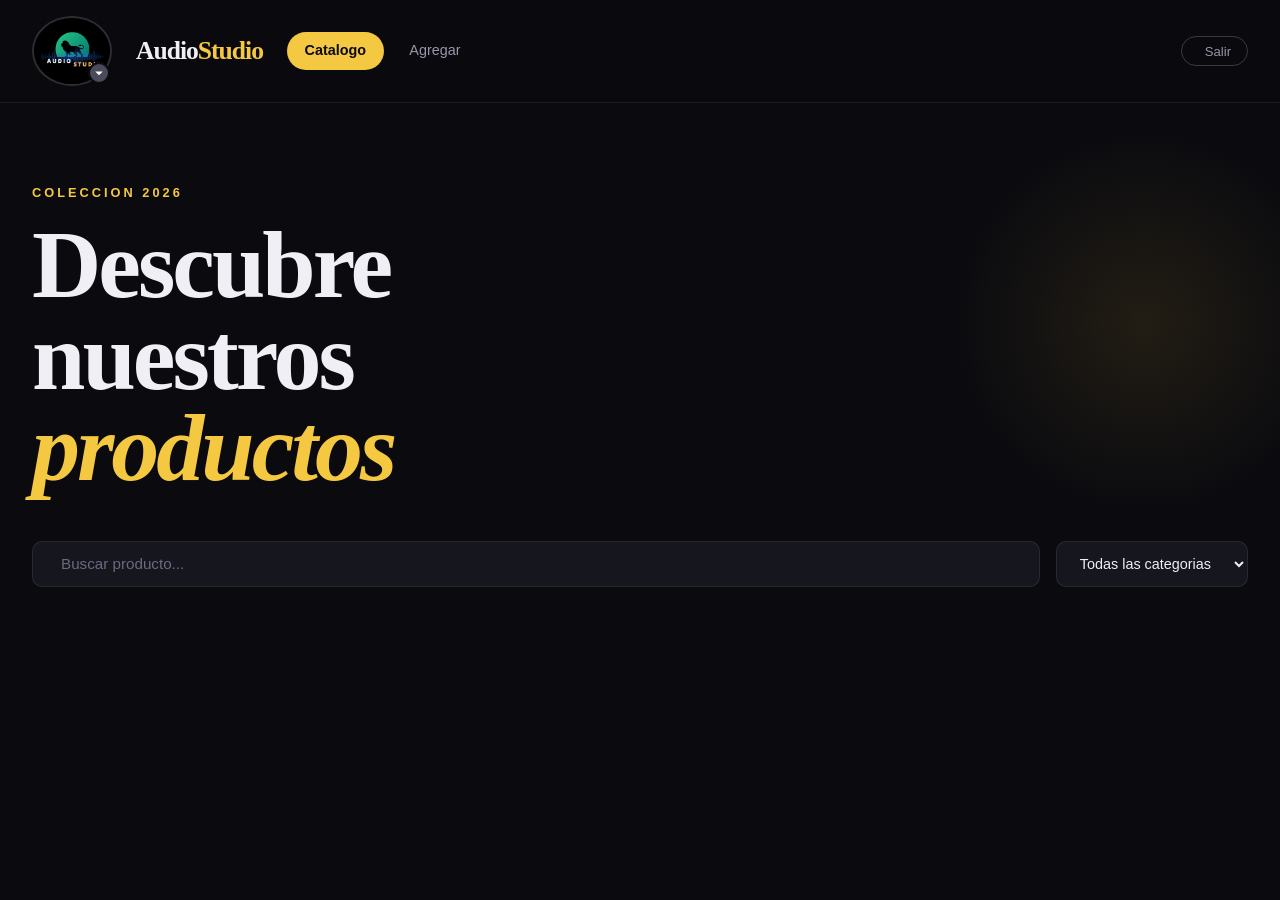
==== index.html @ de4b44f6 "cambios del despliegue en logo" ====
<!DOCTYPE html>
<html lang="es">
<head>
  <meta charset="UTF-8" />
  <meta name="viewport" content="width=device-width, initial-scale=1.0"/>
  <title>Audio studio - Tienda</title>
  <link href="Estilos/Pagina web.css" rel="stylesheet"></head>
<body>

<header class="header">
  <div class="header-inner">
    <div class="avatar-wrap" onclick="toggleMenu()">
      <img class="logoleon" src="Imagenes/audio studio.png" alt="Logo Audio Studio">
    </div>
    <div class="logo">Audio<span>Studio</span></div>
    <nav class="nav">
      <a href="#" class="nav-link active" data-view="catalog">Catalogo</a>
      <a href="#" class="nav-link" data-view="add" id="navAgregar">Agregar</a>
    </nav>
    <div class="hright">
      <div class="user-info">
        <i class="fas fa-circle-user"></i>
        <span id="userName"></span>
        <span id="roleBadge" class="badge"></span>
      </div>
      <button class="btn-logout" id="btnLogout">
        <i class="fas fa-right-from-bracket"></i> Salir
      </button>
    </div>
  </div>
</header>

<div class="dropdown-menu" id="dropdownMenu">
  <ul class="menu">
    <li><i class="fas fa-home"></i><span>Inicio</span></li>
    <li><i class="fas fa-user"></i><span>Perfil</span></li>
    <li><i class="fas fa-cog"></i><span>Configuración</span></li>
    <li><i class="fas fa-envelope"></i><span>Mensajes</span></li>
  </ul>
</div>


<!-- HERO -->
<section class="hero">
  <div class="hero-text">
    <p class="hero-label">Coleccion 2026</p>
    <h1 class="hero-title">Descubre<br/>nuestros<br/><em>productos</em></h1>
  </div>
  <div class="hero-deco"></div>
</section>

<!-- TOOLBAR -->
<section class="toolbar">
  <div class="search-wrap">
    <i class="fas fa-search"></i>
    <input type="text" id="searchInput" placeholder="Buscar producto..." />
  </div>
  <div class="filter-wrap">
    <select id="catFilter">
      <option value="">Todas las categorias</option>
      <option>Electronica</option><option>Ropa</option><option>Hogar</option>
      <option>Deportes</option><option>Alimentos</option><option>Otro</option>
    </select>
  </div>
</section>

<!-- MAIN -->
<main class="main">

  <!-- CATALOGO -->
  <div id="catalogView" class="view active">
    <div id="grid" class="grid"></div>
    <div id="emptyState" class="empty hidden">
      <i class="fas fa-box-open"></i>
      <p>No hay productos.</p>
      <button class="btn btn-primary" onclick="goAdd()">Agregar producto</button>
    </div>
  </div>

  <!-- AGREGAR / EDITAR -->
  <div id="addView" class="view">
    <div class="form-card">
      <h2 id="formTitle">Agregar Producto</h2>
      <form id="productForm" novalidate>
        <input type="hidden" id="editId" />
        <div class="form-row">
          <div class="form-group">
            <label>Nombre *</label>
            <input type="text" id="fName" placeholder="Ej: iPhone 15 Pro" />
          </div>
          <div class="form-group">
            <label>Categoria *</label>
            <select id="fCat">
              <option value="">Seleccionar...</option>
              <option>Electronica</option><option>Ropa</option><option>Hogar</option>
              <option>Deportes</option><option>Alimentos</option><option>Otro</option>
            </select>
          </div>
        </div>
        <div class="form-row">
          <div class="form-group">
            <label>Precio (MXN) *</label>
            <input type="number" id="fPrice" placeholder="0.00" min="0" step="0.01" />
          </div>
          <div class="form-group">
            <label>Stock *</label>
            <input type="number" id="fStock" placeholder="0" min="0" />
          </div>
        </div>
        <div class="form-group full">
          <label>Descripcion *</label>
          <textarea id="fDesc" rows="4" placeholder="Describe el producto..."></textarea>
        </div>
        <div class="form-group full">
          <label>URL de Imagen</label>
          <input type="url" id="fImg" placeholder="https://..." />
        </div>
        <div class="form-group full">
          <label>SKU / Codigo</label>
          <input type="text" id="fSku" placeholder="SKU-001" />
        </div>
        <div class="form-actions">
          <button type="button" class="btn btn-ghost" onclick="cancelForm()">Cancelar</button>
          <button type="submit" class="btn btn-primary" id="submitBtn">
            <i class="fas fa-plus"></i> Agregar Producto
          </button>
        </div>
      </form>
    </div>
  </div>

  <!-- DETALLE -->
  <div id="detailView" class="view">
    <button class="back-btn" onclick="showView('catalog')"><i class="fas fa-arrow-left"></i> Volver</button>
    <div id="detailContent"></div>
  </div>

</main>

<!-- MODAL ELIMINAR -->
<div id="modalDel" class="modal-overlay hidden">
  <div class="modal">
    <div class="modal-icon"><i class="fas fa-triangle-exclamation"></i></div>
    <h3>Eliminar producto?</h3>
    <p>Esta accion no se puede deshacer.</p>
    <div class="modal-actions">
      <button class="btn btn-ghost" onclick="closeModal()">Cancelar</button>
      <button class="btn btn-danger" id="btnConfirmDel">Si, eliminar</button>
    </div>
  </div>
</div>

<div id="toast" class="toast"></div>

<script src="Comportamientos/pagina web.js"></script>
</body>
</html>

<!--Rol       Email                 Contraseña  
    Admin     admin@shopnova.com    123456
    Usuario   usuario@shopnova.com  123456*/ -->
---- Estilos/Pagina web.css ----
/* Estilos adicionales */
    :root {
      --bg:#0a0a0f; --bg2:#12121a; --bg3:#1a1a26;
      --card:#16161f; --card2:#1e1e2e;
      --border:rgba(255,255,255,0.08);
      --accent:#f5c842; --accent2:#e8a820;
      --text:#f0eff5; --text2:#9896aa; --text3:#6b6980;
      --danger:#ff5c5c; --success:#4ade80;
      --r:16px; --rs:10px;
      --fd:'Playfair Display',serif;
      --fb:'DM Sans',sans-serif;
    }

    /* Cuerpo */
    body{
      margin:0;
      background: linear-gradient(120deg,#1e1e2f,#2a2a40);
      font-family: Arial, Helvetica, sans-serif;
    }

    *,*::before,*::after{box-sizing:border-box; margin:0; padding:0;}
    body{background:var(--bg); color:var(--text); font-family:var(--fb); font-size:15px; line-height:1.6; min-height:100vh;}

    /* ── AVATAR WRAP ── */
    .avatar-wrap {
        position: relative;
        display: inline-block;
        width: 80px;
        height: 70px;
        flex-shrink: 0;
        z-index: 200;
        cursor: pointer;
    }

    /* Imagen */
    .logoleon {
        width: 80px;
        height: 70px;
        border-radius: 50%;
        object-fit: cover;
        display: block;
        border: 2px solid rgba(255,255,255,0.15);
    }

    /* Flechita inferior derecha */
    .avatar-wrap::after {
        content: '';
        position: absolute;
        bottom: 2px;
        right: 2px;
        width: 22px;
        height: 22px;
        background-color: #4a4a5a;
        border-radius: 50%;
        border: 2px solid #0a0a0f;
        background-image: url("data:image/svg+xml,%3Csvg xmlns='http://www.w3.org/2000/svg' viewBox='0 0 24 24' fill='white'%3E%3Cpath d='M7 10l5 5 5-5z'/%3E%3C/svg%3E");
        background-size: 18px;
        background-repeat: no-repeat;
        background-position: center;
    }

    /* ── DROPDOWN MENÚ ── */
    .dropdown-menu {
        display: none;
        position: fixed;
        top: 75px;
        left: 10px;
        width: 220px;
        background-color: #1e1e2e;
        border: 1px solid rgba(255,255,255,0.1);
        border-radius: 12px;
        box-shadow: 0 10px 30px rgba(0,0,0,0.5);
        z-index: 300;
        overflow: hidden;
        animation: fadeIn .2s ease;
    }

    .dropdown-menu.open {
        display: block;
    }

    /* MENU */
    .menu {
        list-style: none;
        padding: 8px 0;
        margin: 0;
    }

    .menu li {
        padding: 12px 20px;
        display: flex;
        align-items: center;
        gap: 12px;
        color: white;
        cursor: pointer;
        transition: background 0.2s ease;
        font-size: 0.95rem;
    }

    .menu li:hover {
        background: rgba(255,255,255,0.08);
    }

    .menu i {
        font-size: 16px;
        width: 20px;
        text-align: center;
        color: var(--accent);
    }

    .menu span {
        white-space: nowrap;
    }

    /* HEADER */
    .header{position:sticky;top:0;z-index:150;background:rgba(10,10,15,0.9);backdrop-filter:blur(20px);border-bottom:1px solid var(--border);}
    .header-inner{max-width:1300px;margin:0 auto;display:flex;align-items:center;gap:1.5rem;padding:1rem 2rem;}
    .logo{font-family:var(--fd);font-size:1.6rem;font-weight:900;letter-spacing:-1px;}
    .logo span{color:var(--accent);}
    .nav{display:flex;gap:.5rem;}
    .nav-link{color:var(--text2);text-decoration:none;padding:.45rem 1.1rem;border-radius:999px;font-weight:500;font-size:.9rem;transition:all .2s;}
    .nav-link:hover{color:var(--text);background:var(--bg3);}
    .nav-link.active{color:var(--bg);background:var(--accent);font-weight:600;}
    .hright{display:flex;align-items:center;gap:1rem;margin-left:auto;}
    .user-info{display:flex;align-items:center;gap:.5rem;font-size:.85rem;color:var(--text2);}
    .user-info i{color:var(--accent);}
    .badge{font-size:.68rem;font-weight:700;letter-spacing:1px;text-transform:uppercase;padding:.2rem .6rem;border-radius:999px;}
    .badge-admin{background:rgba(245,200,66,.2);color:var(--accent);border:1px solid rgba(245,200,66,.4);}
    .badge-user{background:rgba(150,148,170,.15);color:var(--text3);border:1px solid rgba(150,148,170,.25);}
    .btn-logout{background:transparent;border:1px solid rgba(255,255,255,.2);color:var(--text2);padding:.4rem 1rem;border-radius:999px;font-family:var(--fb);font-size:.82rem;cursor:pointer;display:flex;align-items:center;gap:.4rem;transition:all .2s;}
    .btn-logout:hover{background:rgba(255,92,92,.15);border-color:var(--danger);color:var(--danger);}

    /* HERO */
    .hero{max-width:1300px;margin:0 auto;padding:5rem 2rem 3rem;position:relative;overflow:hidden;}
    .hero-label{font-size:.8rem;letter-spacing:3px;text-transform:uppercase;color:var(--accent);margin-bottom:1rem;font-weight:600;}
    .hero-title{font-family:var(--fd);font-size:clamp(3.5rem,8vw,6rem);font-weight:900;line-height:.95;letter-spacing:-3px;}
    .hero-title em{color:var(--accent);font-style:italic;}
    .hero-deco{position:absolute;right:-4rem;top:50%;transform:translateY(-50%);width:400px;height:400px;border-radius:50%;background:radial-gradient(circle,rgba(245,200,66,.1) 0%,transparent 70%);pointer-events:none;}

    /* TOOLBAR */
    .toolbar{max-width:1300px;margin:0 auto;padding:0 2rem 2rem;display:flex;gap:1rem;flex-wrap:wrap;}
    .search-wrap{flex:1;min-width:220px;display:flex;align-items:center;gap:.75rem;background:var(--card);border:1px solid var(--border);border-radius:var(--rs);padding:0 1rem;}
    .search-wrap i{color:var(--text3);}
    .search-wrap input{background:none;border:none;outline:none;color:var(--text);font-family:var(--fb);font-size:.95rem;width:100%;padding:.8rem 0;}
    .search-wrap input::placeholder{color:var(--text3);}
    .filter-wrap select{background:var(--card);border:1px solid var(--border);color:var(--text);font-family:var(--fb);font-size:.9rem;padding:.8rem 1.2rem;border-radius:var(--rs);outline:none;cursor:pointer;}

    /* MAIN */
    .main{max-width:1300px;margin:0 auto;padding:0 2rem 4rem;}

    /* VIEWS */
    .view{display:none;}
    .view.active{display:block;animation:fadeIn .3s ease;}
    @keyframes fadeIn{from{opacity:0;transform:translateY(12px)}to{opacity:1;transform:none}}

    /* GRID */
    .grid{display:grid;grid-template-columns:repeat(auto-fill,minmax(260px,1fr));gap:1.5rem;}
    .card{background:var(--card);border:1px solid var(--border);border-radius:var(--r);overflow:hidden;transition:transform .25s,box-shadow .25s,border-color .25s;cursor:pointer;position:relative;}
    .card:hover{transform:translateY(-6px);box-shadow:0 20px 48px rgba(0,0,0,.5);border-color:rgba(245,200,66,.3);}
    .card-img{width:100%;height:200px;object-fit:cover;background:var(--bg3);display:flex;align-items:center;justify-content:center;font-size:3.5rem;color:var(--text3);}
    .card-img img{width:100%;height:100%;object-fit:cover;}
    .card-body{padding:1.2rem;}
    .card-cat{font-size:.7rem;font-weight:600;letter-spacing:2px;text-transform:uppercase;color:var(--accent);margin-bottom:.4rem;}
    .card-name{font-family:var(--fd);font-size:1.2rem;font-weight:700;line-height:1.2;margin-bottom:.5rem;}
    .card-desc{font-size:.82rem;color:var(--text2);display:-webkit-box;-webkit-line-clamp:2;-webkit-box-orient:vertical;overflow:hidden;margin-bottom:1rem;}
    .card-footer{display:flex;align-items:center;justify-content:space-between;}
    .card-price{font-size:1.3rem;font-weight:700;color:var(--accent);font-family:var(--fd);}
    .card-stock{font-size:.75rem;color:var(--text3);background:var(--bg3);padding:.25rem .6rem;border-radius:999px;}
    .card-stock.low{color:var(--danger);background:rgba(255,92,92,.1);}
    .card-actions{position:absolute;top:.75rem;right:.75rem;display:flex;gap:.4rem;opacity:0;transition:opacity .2s;}
    .card:hover .card-actions{opacity:1;}
    .icon-btn{width:34px;height:34px;border-radius:50%;border:none;cursor:pointer;display:flex;align-items:center;justify-content:center;font-size:.85rem;transition:all .2s;}
    .icon-btn.edit{background:rgba(245,200,66,.15);color:var(--accent);}
    .icon-btn.edit:hover{background:var(--accent);color:var(--bg);}
    .icon-btn.del{background:rgba(255,92,92,.15);color:var(--danger);}
    .icon-btn.del:hover{background:var(--danger);color:#fff;}

    /* EMPTY */
    .empty{text-align:center;padding:6rem 2rem;color:var(--text3);}
    .empty i{font-size:4rem;margin-bottom:1.5rem;display:block;}
    .empty p{font-size:1.1rem;margin-bottom:2rem;}

    /* FORM */
    .form-card{max-width:720px;margin:0 auto;background:var(--card);border:1px solid var(--border);border-radius:var(--r);padding:2.5rem;}
    .form-card h2{font-family:var(--fd);font-size:2rem;font-weight:800;margin-bottom:2rem;}
    .form-row{display:grid;grid-template-columns:1fr 1fr;gap:1rem;}
    .form-group{display:flex;flex-direction:column;gap:.5rem;margin-bottom:1rem;}
    .form-group.full{grid-column:1/-1;}
    .form-group label{font-size:.82rem;font-weight:600;color:var(--text2);}
    .form-group input,.form-group select,.form-group textarea{background:var(--bg3);border:1px solid var(--border);color:var(--text);font-family:var(--fb);font-size:.95rem;padding:.85rem 1rem;border-radius:var(--rs);outline:none;transition:border-color .2s;}
    .form-group input:focus,.form-group select:focus,.form-group textarea:focus{border-color:var(--accent);}
    .form-group input::placeholder,.form-group textarea::placeholder{color:var(--text3);}
    .form-group textarea{resize:vertical;}
    .form-group input.ferr,.form-group select.ferr,.form-group textarea.ferr{border-color:var(--danger);}
    .form-actions{display:flex;gap:1rem;justify-content:flex-end;margin-top:1.5rem;padding-top:1.5rem;border-top:1px solid var(--border);}

    /* DETAIL */
    .back-btn{display:inline-flex;align-items:center;gap:.6rem;background:none;border:1px solid var(--border);color:var(--text2);padding:.6rem 1.2rem;border-radius:999px;cursor:pointer;font-family:var(--fb);font-size:.9rem;margin-bottom:2rem;transition:all .2s;}
    .back-btn:hover{color:var(--text);border-color:var(--accent);}
    .detail-card{background:var(--card);border:1px solid var(--border);border-radius:var(--r);overflow:hidden;display:grid;grid-template-columns:1fr 1fr;}
    .detail-img{min-height:400px;background:var(--bg3);display:flex;align-items:center;justify-content:center;font-size:6rem;color:var(--text3);}
    .detail-img img{width:100%;height:100%;object-fit:cover;}
    .detail-info{padding:2.5rem;}
    .detail-cat{font-size:.75rem;font-weight:700;letter-spacing:3px;text-transform:uppercase;color:var(--accent);margin-bottom:.75rem;}
    .detail-name{font-family:var(--fd);font-size:2.2rem;font-weight:900;line-height:1.1;margin-bottom:.5rem;}
    .detail-sku{font-size:.8rem;color:var(--text3);margin-bottom:1.5rem;}
    .detail-price{font-family:var(--fd);font-size:2.5rem;font-weight:900;color:var(--accent);margin-bottom:1.5rem;}
    .detail-desc{font-size:.95rem;color:var(--text2);line-height:1.7;margin-bottom:2rem;}
    .detail-meta{display:flex;flex-direction:column;gap:.75rem;margin-bottom:2rem;}
    .meta-row{display:flex;align-items:center;gap:.75rem;font-size:.88rem;}
    .meta-row i{color:var(--accent);width:18px;}
    .meta-label{color:var(--text3);}
    .meta-val{color:var(--text);font-weight:600;margin-left:auto;}
    .detail-btns{display:flex;gap:1rem;flex-wrap:wrap;}
    .readonly-msg{display:flex;align-items:center;gap:.6rem;font-size:.82rem;color:var(--text3);background:var(--bg3);border:1px solid var(--border);padding:.75rem 1.2rem;border-radius:var(--rs);}

    /* BUTTONS */
    .btn{display:inline-flex;align-items:center;gap:.5rem;padding:.75rem 1.5rem;border-radius:var(--rs);font-family:var(--fb);font-size:.9rem;font-weight:600;border:none;cursor:pointer;transition:all .2s;}
    .btn-primary{background:var(--accent);color:var(--bg);}
    .btn-primary:hover{background:var(--accent2);transform:translateY(-1px);}
    .btn-ghost{background:transparent;color:var(--text2);border:1px solid var(--border);}
    .btn-ghost:hover{color:var(--text);border-color:var(--text3);}
    .btn-danger{background:var(--danger);color:#fff;}
    .btn-danger:hover{opacity:.85;}
    .btn-outline-accent{background:transparent;color:var(--accent);border:1px solid rgba(245,200,66,.4);}
    .btn-outline-accent:hover{background:rgba(245,200,66,.1);}

    /* MODAL */
    .modal-overlay{position:fixed;inset:0;z-index:200;background:rgba(0,0,0,.7);backdrop-filter:blur(8px);display:flex;align-items:center;justify-content:center;}
    .modal-overlay.hidden{display:none;}
    .modal{background:var(--card2);border:1px solid var(--border);border-radius:var(--r);padding:2.5rem;text-align:center;max-width:380px;width:90%;animation:fadeIn .2s ease;}
    .modal-icon{font-size:2.5rem;color:var(--danger);margin-bottom:1rem;}
    .modal h3{font-family:var(--fd);font-size:1.5rem;margin-bottom:.5rem;}
    .modal p{color:var(--text2);margin-bottom:2rem;}
    .modal-actions{display:flex;gap:1rem;justify-content:center;}

    /* TOAST */
    .toast{position:fixed;bottom:2rem;right:2rem;z-index:300;background:var(--card2);border:1px solid var(--border);color:var(--text);padding:1rem 1.5rem;border-radius:var(--rs);font-size:.9rem;box-shadow:0 8px 32px rgba(0,0,0,.4);opacity:0;transform:translateY(1rem);transition:all .3s;pointer-events:none;max-width:320px;}
    .toast.show{opacity:1;transform:none;}
    .toast.tok{border-color:var(--success);}
    .toast.terr{border-color:var(--danger);}

    .hidden{display:none!important;}

    @media(max-width:768px){
      .hero-title{font-size:3.5rem;}
      .form-row{grid-template-columns:1fr;}
      .detail-card{grid-template-columns:1fr;}
      .detail-img{min-height:250px;}
      .header-inner,.main,.toolbar,.hero{padding-left:1rem;padding-right:1rem;}
    }
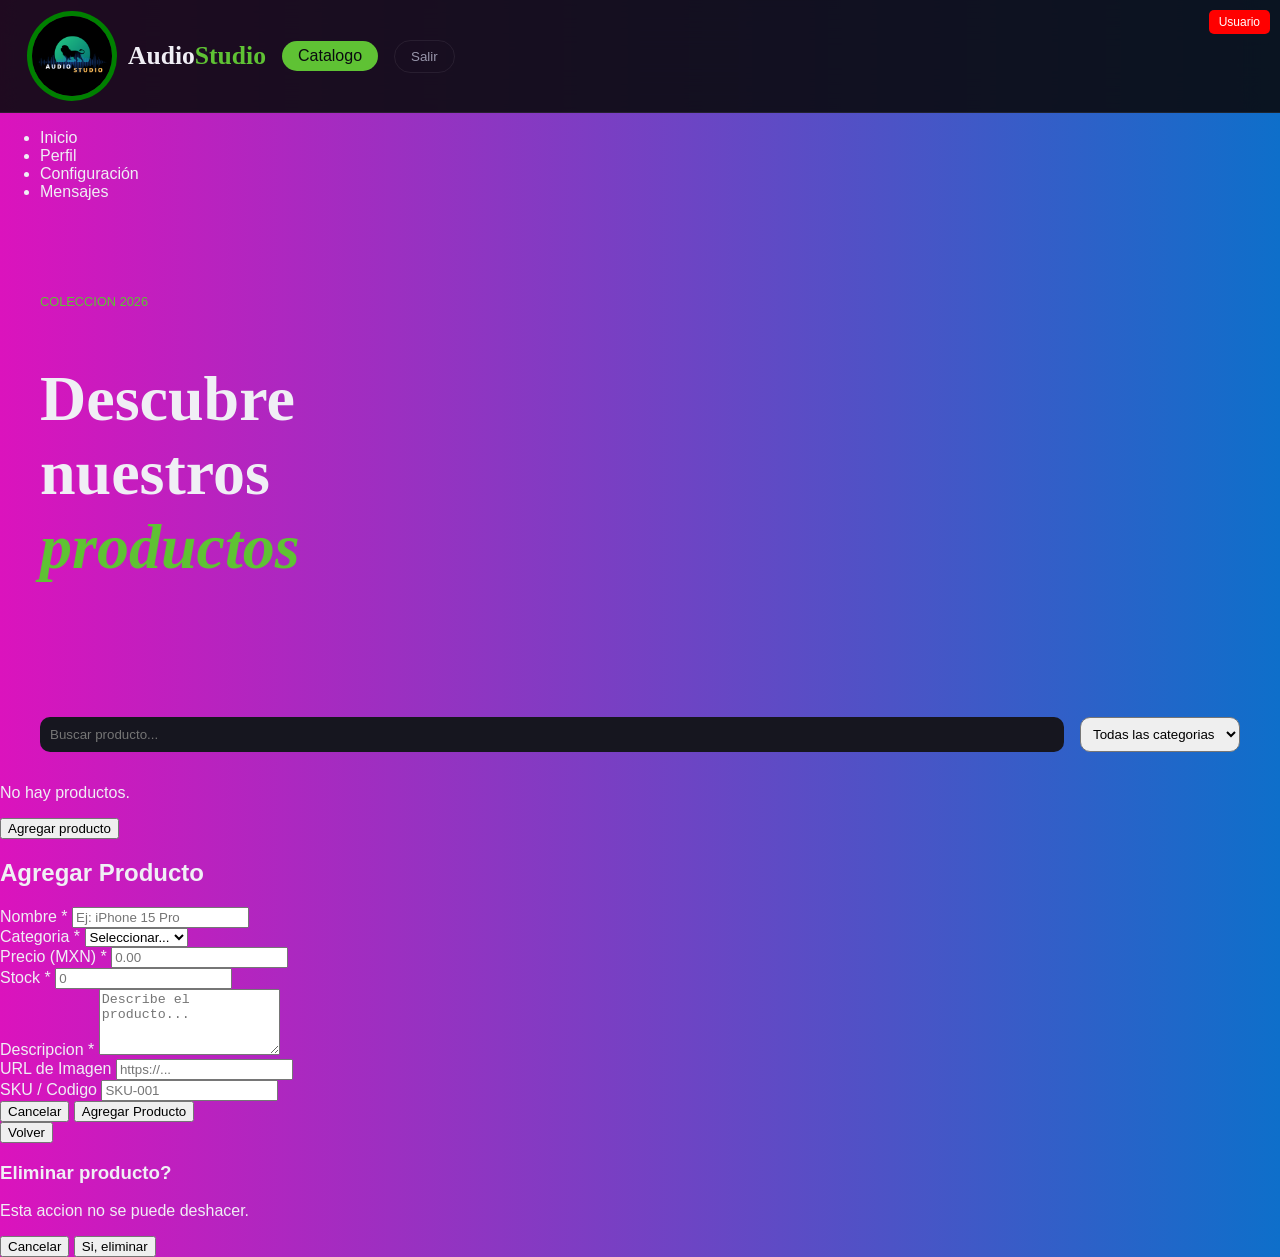
==== commit 934c6528: "Mejoras de pagina web" ====
--- a/index.html
+++ b/index.html
@@ -156,6 +156,9 @@
 </body>
 </html>
 
+
 <!--Rol       Email                 Contraseña  
     Admin     admin@shopnova.com    123456
-    Usuario   usuario@shopnova.com  123456*/ -->+    Usuario   usuario@shopnova.com  123456*/ 
+    <script src="Comportamientos/pagina web.js"></script>
+    -->
--- a/Estilos/Pagina web.css
+++ b/Estilos/Pagina web.css
@@ -1,251 +1,398 @@
-/* Estilos adicionales */
-    :root {
-      --bg:#0a0a0f; --bg2:#12121a; --bg3:#1a1a26;
-      --card:#16161f; --card2:#1e1e2e;
-      --border:rgba(255,255,255,0.08);
-      --accent:#f5c842; --accent2:#e8a820;
-      --text:#f0eff5; --text2:#9896aa; --text3:#6b6980;
-      --danger:#ff5c5c; --success:#4ade80;
-      --r:16px; --rs:10px;
-      --fd:'Playfair Display',serif;
-      --fb:'DM Sans',sans-serif;
-    }
-
-    /* Cuerpo */
-    body{
-      margin:0;
-      background: linear-gradient(120deg,#1e1e2f,#2a2a40);
-      font-family: Arial, Helvetica, sans-serif;
-    }
-
-    *,*::before,*::after{box-sizing:border-box; margin:0; padding:0;}
-    body{background:var(--bg); color:var(--text); font-family:var(--fb); font-size:15px; line-height:1.6; min-height:100vh;}
-
-    /* ── AVATAR WRAP ── */
-    .avatar-wrap {
-        position: relative;
-        display: inline-block;
-        width: 80px;
-        height: 70px;
-        flex-shrink: 0;
-        z-index: 200;
-        cursor: pointer;
-    }
-
-    /* Imagen */
-    .logoleon {
-        width: 80px;
-        height: 70px;
-        border-radius: 50%;
-        object-fit: cover;
-        display: block;
-        border: 2px solid rgba(255,255,255,0.15);
-    }
-
-    /* Flechita inferior derecha */
-    .avatar-wrap::after {
-        content: '';
-        position: absolute;
-        bottom: 2px;
-        right: 2px;
-        width: 22px;
-        height: 22px;
-        background-color: #4a4a5a;
-        border-radius: 50%;
-        border: 2px solid #0a0a0f;
-        background-image: url("data:image/svg+xml,%3Csvg xmlns='http://www.w3.org/2000/svg' viewBox='0 0 24 24' fill='white'%3E%3Cpath d='M7 10l5 5 5-5z'/%3E%3C/svg%3E");
-        background-size: 18px;
-        background-repeat: no-repeat;
-        background-position: center;
-    }
-
-    /* ── DROPDOWN MENÚ ── */
-    .dropdown-menu {
-        display: none;
-        position: fixed;
-        top: 75px;
-        left: 10px;
-        width: 220px;
-        background-color: #1e1e2e;
-        border: 1px solid rgba(255,255,255,0.1);
-        border-radius: 12px;
-        box-shadow: 0 10px 30px rgba(0,0,0,0.5);
-        z-index: 300;
-        overflow: hidden;
-        animation: fadeIn .2s ease;
-    }
-
-    .dropdown-menu.open {
-        display: block;
-    }
-
-    /* MENU */
-    .menu {
-        list-style: none;
-        padding: 8px 0;
-        margin: 0;
-    }
-
-    .menu li {
-        padding: 12px 20px;
-        display: flex;
-        align-items: center;
-        gap: 12px;
-        color: white;
-        cursor: pointer;
-        transition: background 0.2s ease;
-        font-size: 0.95rem;
-    }
-
-    .menu li:hover {
-        background: rgba(255,255,255,0.08);
-    }
-
-    .menu i {
-        font-size: 16px;
-        width: 20px;
-        text-align: center;
-        color: var(--accent);
-    }
-
-    .menu span {
-        white-space: nowrap;
-    }
-
-    /* HEADER */
-    .header{position:sticky;top:0;z-index:150;background:rgba(10,10,15,0.9);backdrop-filter:blur(20px);border-bottom:1px solid var(--border);}
-    .header-inner{max-width:1300px;margin:0 auto;display:flex;align-items:center;gap:1.5rem;padding:1rem 2rem;}
-    .logo{font-family:var(--fd);font-size:1.6rem;font-weight:900;letter-spacing:-1px;}
-    .logo span{color:var(--accent);}
-    .nav{display:flex;gap:.5rem;}
-    .nav-link{color:var(--text2);text-decoration:none;padding:.45rem 1.1rem;border-radius:999px;font-weight:500;font-size:.9rem;transition:all .2s;}
-    .nav-link:hover{color:var(--text);background:var(--bg3);}
-    .nav-link.active{color:var(--bg);background:var(--accent);font-weight:600;}
-    .hright{display:flex;align-items:center;gap:1rem;margin-left:auto;}
-    .user-info{display:flex;align-items:center;gap:.5rem;font-size:.85rem;color:var(--text2);}
-    .user-info i{color:var(--accent);}
-    .badge{font-size:.68rem;font-weight:700;letter-spacing:1px;text-transform:uppercase;padding:.2rem .6rem;border-radius:999px;}
-    .badge-admin{background:rgba(245,200,66,.2);color:var(--accent);border:1px solid rgba(245,200,66,.4);}
-    .badge-user{background:rgba(150,148,170,.15);color:var(--text3);border:1px solid rgba(150,148,170,.25);}
-    .btn-logout{background:transparent;border:1px solid rgba(255,255,255,.2);color:var(--text2);padding:.4rem 1rem;border-radius:999px;font-family:var(--fb);font-size:.82rem;cursor:pointer;display:flex;align-items:center;gap:.4rem;transition:all .2s;}
-    .btn-logout:hover{background:rgba(255,92,92,.15);border-color:var(--danger);color:var(--danger);}
-
-    /* HERO */
-    .hero{max-width:1300px;margin:0 auto;padding:5rem 2rem 3rem;position:relative;overflow:hidden;}
-    .hero-label{font-size:.8rem;letter-spacing:3px;text-transform:uppercase;color:var(--accent);margin-bottom:1rem;font-weight:600;}
-    .hero-title{font-family:var(--fd);font-size:clamp(3.5rem,8vw,6rem);font-weight:900;line-height:.95;letter-spacing:-3px;}
-    .hero-title em{color:var(--accent);font-style:italic;}
-    .hero-deco{position:absolute;right:-4rem;top:50%;transform:translateY(-50%);width:400px;height:400px;border-radius:50%;background:radial-gradient(circle,rgba(245,200,66,.1) 0%,transparent 70%);pointer-events:none;}
-
-    /* TOOLBAR */
-    .toolbar{max-width:1300px;margin:0 auto;padding:0 2rem 2rem;display:flex;gap:1rem;flex-wrap:wrap;}
-    .search-wrap{flex:1;min-width:220px;display:flex;align-items:center;gap:.75rem;background:var(--card);border:1px solid var(--border);border-radius:var(--rs);padding:0 1rem;}
-    .search-wrap i{color:var(--text3);}
-    .search-wrap input{background:none;border:none;outline:none;color:var(--text);font-family:var(--fb);font-size:.95rem;width:100%;padding:.8rem 0;}
-    .search-wrap input::placeholder{color:var(--text3);}
-    .filter-wrap select{background:var(--card);border:1px solid var(--border);color:var(--text);font-family:var(--fb);font-size:.9rem;padding:.8rem 1.2rem;border-radius:var(--rs);outline:none;cursor:pointer;}
-
-    /* MAIN */
-    .main{max-width:1300px;margin:0 auto;padding:0 2rem 4rem;}
-
-    /* VIEWS */
-    .view{display:none;}
-    .view.active{display:block;animation:fadeIn .3s ease;}
-    @keyframes fadeIn{from{opacity:0;transform:translateY(12px)}to{opacity:1;transform:none}}
-
-    /* GRID */
-    .grid{display:grid;grid-template-columns:repeat(auto-fill,minmax(260px,1fr));gap:1.5rem;}
-    .card{background:var(--card);border:1px solid var(--border);border-radius:var(--r);overflow:hidden;transition:transform .25s,box-shadow .25s,border-color .25s;cursor:pointer;position:relative;}
-    .card:hover{transform:translateY(-6px);box-shadow:0 20px 48px rgba(0,0,0,.5);border-color:rgba(245,200,66,.3);}
-    .card-img{width:100%;height:200px;object-fit:cover;background:var(--bg3);display:flex;align-items:center;justify-content:center;font-size:3.5rem;color:var(--text3);}
-    .card-img img{width:100%;height:100%;object-fit:cover;}
-    .card-body{padding:1.2rem;}
-    .card-cat{font-size:.7rem;font-weight:600;letter-spacing:2px;text-transform:uppercase;color:var(--accent);margin-bottom:.4rem;}
-    .card-name{font-family:var(--fd);font-size:1.2rem;font-weight:700;line-height:1.2;margin-bottom:.5rem;}
-    .card-desc{font-size:.82rem;color:var(--text2);display:-webkit-box;-webkit-line-clamp:2;-webkit-box-orient:vertical;overflow:hidden;margin-bottom:1rem;}
-    .card-footer{display:flex;align-items:center;justify-content:space-between;}
-    .card-price{font-size:1.3rem;font-weight:700;color:var(--accent);font-family:var(--fd);}
-    .card-stock{font-size:.75rem;color:var(--text3);background:var(--bg3);padding:.25rem .6rem;border-radius:999px;}
-    .card-stock.low{color:var(--danger);background:rgba(255,92,92,.1);}
-    .card-actions{position:absolute;top:.75rem;right:.75rem;display:flex;gap:.4rem;opacity:0;transition:opacity .2s;}
-    .card:hover .card-actions{opacity:1;}
-    .icon-btn{width:34px;height:34px;border-radius:50%;border:none;cursor:pointer;display:flex;align-items:center;justify-content:center;font-size:.85rem;transition:all .2s;}
-    .icon-btn.edit{background:rgba(245,200,66,.15);color:var(--accent);}
-    .icon-btn.edit:hover{background:var(--accent);color:var(--bg);}
-    .icon-btn.del{background:rgba(255,92,92,.15);color:var(--danger);}
-    .icon-btn.del:hover{background:var(--danger);color:#fff;}
-
-    /* EMPTY */
-    .empty{text-align:center;padding:6rem 2rem;color:var(--text3);}
-    .empty i{font-size:4rem;margin-bottom:1.5rem;display:block;}
-    .empty p{font-size:1.1rem;margin-bottom:2rem;}
-
-    /* FORM */
-    .form-card{max-width:720px;margin:0 auto;background:var(--card);border:1px solid var(--border);border-radius:var(--r);padding:2.5rem;}
-    .form-card h2{font-family:var(--fd);font-size:2rem;font-weight:800;margin-bottom:2rem;}
-    .form-row{display:grid;grid-template-columns:1fr 1fr;gap:1rem;}
-    .form-group{display:flex;flex-direction:column;gap:.5rem;margin-bottom:1rem;}
-    .form-group.full{grid-column:1/-1;}
-    .form-group label{font-size:.82rem;font-weight:600;color:var(--text2);}
-    .form-group input,.form-group select,.form-group textarea{background:var(--bg3);border:1px solid var(--border);color:var(--text);font-family:var(--fb);font-size:.95rem;padding:.85rem 1rem;border-radius:var(--rs);outline:none;transition:border-color .2s;}
-    .form-group input:focus,.form-group select:focus,.form-group textarea:focus{border-color:var(--accent);}
-    .form-group input::placeholder,.form-group textarea::placeholder{color:var(--text3);}
-    .form-group textarea{resize:vertical;}
-    .form-group input.ferr,.form-group select.ferr,.form-group textarea.ferr{border-color:var(--danger);}
-    .form-actions{display:flex;gap:1rem;justify-content:flex-end;margin-top:1.5rem;padding-top:1.5rem;border-top:1px solid var(--border);}
-
-    /* DETAIL */
-    .back-btn{display:inline-flex;align-items:center;gap:.6rem;background:none;border:1px solid var(--border);color:var(--text2);padding:.6rem 1.2rem;border-radius:999px;cursor:pointer;font-family:var(--fb);font-size:.9rem;margin-bottom:2rem;transition:all .2s;}
-    .back-btn:hover{color:var(--text);border-color:var(--accent);}
-    .detail-card{background:var(--card);border:1px solid var(--border);border-radius:var(--r);overflow:hidden;display:grid;grid-template-columns:1fr 1fr;}
-    .detail-img{min-height:400px;background:var(--bg3);display:flex;align-items:center;justify-content:center;font-size:6rem;color:var(--text3);}
-    .detail-img img{width:100%;height:100%;object-fit:cover;}
-    .detail-info{padding:2.5rem;}
-    .detail-cat{font-size:.75rem;font-weight:700;letter-spacing:3px;text-transform:uppercase;color:var(--accent);margin-bottom:.75rem;}
-    .detail-name{font-family:var(--fd);font-size:2.2rem;font-weight:900;line-height:1.1;margin-bottom:.5rem;}
-    .detail-sku{font-size:.8rem;color:var(--text3);margin-bottom:1.5rem;}
-    .detail-price{font-family:var(--fd);font-size:2.5rem;font-weight:900;color:var(--accent);margin-bottom:1.5rem;}
-    .detail-desc{font-size:.95rem;color:var(--text2);line-height:1.7;margin-bottom:2rem;}
-    .detail-meta{display:flex;flex-direction:column;gap:.75rem;margin-bottom:2rem;}
-    .meta-row{display:flex;align-items:center;gap:.75rem;font-size:.88rem;}
-    .meta-row i{color:var(--accent);width:18px;}
-    .meta-label{color:var(--text3);}
-    .meta-val{color:var(--text);font-weight:600;margin-left:auto;}
-    .detail-btns{display:flex;gap:1rem;flex-wrap:wrap;}
-    .readonly-msg{display:flex;align-items:center;gap:.6rem;font-size:.82rem;color:var(--text3);background:var(--bg3);border:1px solid var(--border);padding:.75rem 1.2rem;border-radius:var(--rs);}
-
-    /* BUTTONS */
-    .btn{display:inline-flex;align-items:center;gap:.5rem;padding:.75rem 1.5rem;border-radius:var(--rs);font-family:var(--fb);font-size:.9rem;font-weight:600;border:none;cursor:pointer;transition:all .2s;}
-    .btn-primary{background:var(--accent);color:var(--bg);}
-    .btn-primary:hover{background:var(--accent2);transform:translateY(-1px);}
-    .btn-ghost{background:transparent;color:var(--text2);border:1px solid var(--border);}
-    .btn-ghost:hover{color:var(--text);border-color:var(--text3);}
-    .btn-danger{background:var(--danger);color:#fff;}
-    .btn-danger:hover{opacity:.85;}
-    .btn-outline-accent{background:transparent;color:var(--accent);border:1px solid rgba(245,200,66,.4);}
-    .btn-outline-accent:hover{background:rgba(245,200,66,.1);}
-
-    /* MODAL */
-    .modal-overlay{position:fixed;inset:0;z-index:200;background:rgba(0,0,0,.7);backdrop-filter:blur(8px);display:flex;align-items:center;justify-content:center;}
-    .modal-overlay.hidden{display:none;}
-    .modal{background:var(--card2);border:1px solid var(--border);border-radius:var(--r);padding:2.5rem;text-align:center;max-width:380px;width:90%;animation:fadeIn .2s ease;}
-    .modal-icon{font-size:2.5rem;color:var(--danger);margin-bottom:1rem;}
-    .modal h3{font-family:var(--fd);font-size:1.5rem;margin-bottom:.5rem;}
-    .modal p{color:var(--text2);margin-bottom:2rem;}
-    .modal-actions{display:flex;gap:1rem;justify-content:center;}
-
-    /* TOAST */
-    .toast{position:fixed;bottom:2rem;right:2rem;z-index:300;background:var(--card2);border:1px solid var(--border);color:var(--text);padding:1rem 1.5rem;border-radius:var(--rs);font-size:.9rem;box-shadow:0 8px 32px rgba(0,0,0,.4);opacity:0;transform:translateY(1rem);transition:all .3s;pointer-events:none;max-width:320px;}
-    .toast.show{opacity:1;transform:none;}
-    .toast.tok{border-color:var(--success);}
-    .toast.terr{border-color:var(--danger);}
-
-    .hidden{display:none!important;}
-
-    @media(max-width:768px){
-      .hero-title{font-size:3.5rem;}
-      .form-row{grid-template-columns:1fr;}
-      .detail-card{grid-template-columns:1fr;}
-      .detail-img{min-height:250px;}
-      .header-inner,.main,.toolbar,.hero{padding-left:1rem;padding-right:1rem;}
-    }+:root {
+  --bg:#0a0a0f; --bg2:#12121a; --bg3:#1a1a26;
+  --card:#16161f; --card2:#1e1e2e;
+  --border:rgba(255,255,255,0.07);
+  --accent:#5fc234; --accent2:#1198eb;
+  --text:#f0eff5; --text2:#9896aa; --text3:#6b6980; --text-subtema:rgb(23, 36, 211);
+  --danger:#ff5c5c; --success:#4ade80;
+  --r:16px; --rs:10px;
+  --fd:'Playfair Display',serif;
+  --fb:'DM Sans',sans-serif;
+}
+
+body{
+  margin:0;
+  font-family:var(--fb);
+  background:linear-gradient(to right, rgb(219, 19, 189), rgb(14, 111, 202));
+  color:var(--text);
+}
+
+/* AVATAR */
+.avatar-wrap{
+  width:80px;
+  height:80px;
+  border-radius:50%;
+  overflow:hidden;
+  box-shadow: 0 0 0 5px green;
+}
+
+.logoleon{
+  width:100%;
+  height:100%;
+  border-radius:50%;
+  object-fit:cover;
+}
+
+/* HEADER */
+.header{
+  position:sticky;
+  top:0;
+  background:rgba(10,10,15,0.9);
+  backdrop-filter:blur(20px);
+  border-bottom:1px solid var(--border);
+  width:100%;
+}
+
+.header-inner{
+  max-width:1300px;
+  margin:auto;
+  display:flex;
+  align-items:center;
+  gap:1rem;
+  padding:1rem 2rem;
+}
+
+/* LOGO */
+.logo{
+  font-family:var(--fd);
+  font-size:1.6rem;
+  font-weight:900;
+}
+
+.logo span{
+  color:var(--accent);
+}
+
+/* NAV */
+.nav{
+  display:flex;
+  gap:1rem;
+}
+
+.nav-link{
+  color:var(--text2);
+  text-decoration:none;
+  padding:.4rem 1rem;
+  border-radius:999px;
+  transition:.2s;
+}
+
+.nav-link:hover{
+  background:var(--bg3);
+  color:var(--text);
+}
+
+.nav-link.active{
+  background:var(--accent);
+  color:var(--bg);
+}
+
+/* BOTONES */
+.btn-perfil,
+.btn-register,
+.btn-logout{
+  margin-left:auto;
+  border:none;
+  padding:.5rem 1rem;
+  border-radius:999px;
+  cursor:pointer;
+}
+
+.btn-perfil{
+  background:transparent;
+  border:1px solid var(--border);
+  color:var(--text2);
+}
+
+.btn-register{
+  background:var(--accent);
+  color:var(--bg);
+}
+
+.btn-logout{
+  background:transparent;
+  border:1px solid var(--border);
+  color:var(--text2);
+}
+
+/* HERO */
+.hero{
+  max-width:1200px;
+  margin:auto;
+  padding:4rem 2rem;
+}
+
+.hero-label{
+  color:var(--accent);
+  text-transform:uppercase;
+  font-size:.8rem;
+}
+
+.hero-title{
+  font-family:var(--fd);
+  font-size:4rem;
+}
+
+.hero-title em{
+  color:var(--accent);
+}
+
+/* TOOLBAR */
+.toolbar{
+  max-width:1200px;
+  margin:auto;
+  padding:1rem 2rem;
+  display:flex;
+  gap:1rem;
+}
+
+.search-wrap{
+  flex:1;
+  display:flex;
+  background:var(--card);
+  padding:.5rem;
+  border-radius:var(--rs);
+}
+
+.search-wrap input{
+  width:100%;
+  background:none;
+  border:none;
+  color:white;
+}
+
+.filter-wrap select{
+  padding:.5rem;
+  border-radius:var(--rs);
+}
+
+/* GALERÍA */
+.gallery{
+  display:grid;
+  grid-template-columns:repeat(auto-fit, minmax(250px,1fr));
+  gap:20px;
+  padding:2rem;
+}
+
+/* TARJETAS */
+.card{
+  background:white;
+  border-radius:10px;
+  overflow:hidden;
+  position:relative;
+  box-shadow:0 5px 15px rgba(0,0,0,0.2);
+}
+
+.card img{
+  width:100%;
+  height:200px;
+  object-fit:cover;
+}
+
+.card-content{
+  padding:15px;
+  text-align:center;
+}
+
+.card-content h3{
+  margin:10px 0;
+  color: var(--card2);
+}
+
+.card-content p{
+  margin:10px 0;
+  color: var(--text-subtema);
+}
+
+.card-content button{
+  background:green;
+  color:white;
+  border:none;
+  padding:10px;
+  border-radius:5px;
+  cursor:pointer;
+}
+
+.card-content button:hover{
+  background:rgb(4, 227, 4);
+  color:rgb(238, 11, 11);
+  border: 10px;
+  padding:10px;
+  border-radius:15px;
+}
+
+/* BADGE */
+.badge{
+  position:absolute;
+  top:10px;
+  right:10px;
+  background:red;
+  color:white;
+  padding:5px 10px;
+  border-radius:5px;
+  font-size:12px;
+}
+
+/* FOOTER */
+.footer{
+  background: var(--bg2);
+  color: var(--text2);
+  margin-top: 3rem;
+  border-top: 1px solid var(--border);
+}
+
+.footer-container{
+  max-width: 1200px;
+  margin: auto;
+  display: grid;
+  grid-template-columns: repeat(auto-fit, minmax(200px,1fr));
+  gap: 2rem;
+  padding: 2rem;
+}
+
+.footer-logo h2{
+  font-family: var(--fd);
+  color: var(--text);
+}
+
+.footer-logo span{
+  color: var(--accent);
+}
+
+.footer-logo p{
+  margin-top: .5rem;
+  font-size: .9rem;
+}
+
+.footer-links h3,
+.footer-social h3{
+  color: var(--text);
+  margin-bottom: .5rem;
+}
+
+.footer-links a,
+.footer-social a{
+  display: block;
+  text-decoration: none;
+  color: var(--text2);
+  margin: .3rem 0;
+  transition: .2s;
+}
+
+.footer-links a:hover,
+.footer-social a:hover{
+  color: var(--accent);
+}
+
+.footer-bottom{
+  text-align: center;
+  padding: 1rem;
+  border-top: 1px solid var(--border);
+  font-size: .8rem;
+}
+
+
+
+
+/* TABLETS */
+@media (min-width: 769px) and (max-width: 1024px){
+
+  .gallery{
+    grid-template-columns: repeat(2, 1fr);
+  }
+
+  .hero-title{
+    font-size: 3rem;
+  }
+}
+
+
+/* ESCRITORIO GRANDE */
+@media (min-width: 1025px){
+
+  .gallery{
+    grid-template-columns: repeat(3, 1fr);
+  }
+
+  .hero-title{
+    font-size: 4rem;
+  }
+}
+@media (max-width: 600px){
+
+  /* HEADER */
+  .header-inner{
+    flex-direction: column;
+    align-items: flex-start;
+    gap: 10px;
+  }
+
+  .nav{
+    width: 100%;
+    justify-content: space-around;
+  }
+
+  .btn-perfil,
+  .btn-register,
+  .btn-logout{
+    width: 100%;
+    text-align: center;
+  }
+
+  /* HERO */
+  .hero{
+    padding: 2rem 1rem;
+    text-align: center;
+  }
+
+  .hero-title{
+    font-size: 2rem;
+    line-height: 1.2;
+  }
+
+  /* TOOLBAR */
+  .toolbar{
+    flex-direction: column;
+    padding: 1rem;
+  }
+
+  .search-wrap,
+  .filter-wrap{
+    width: 100%;
+  }
+
+  /* GALERÍA */
+  .gallery{
+    grid-template-columns: 1fr; /* 1 columna en celular */
+    padding: 1rem;
+  }
+
+  /* TARJETAS */
+  .card img{
+    height: 180px;
+  }
+
+  .card-content{
+    padding: 10px;
+  }
+
+  .card-content h3{
+    font-size: 1.1rem;
+  }
+
+  .card-content p{
+    font-size: 0.9rem;
+  }
+
+  /* BOTÓN */
+  .card-content button{
+    width: 100%;
+  }
+
+  /* FOOTER */
+  .footer-container{
+    grid-template-columns: 1fr;
+    text-align: center;
+  }
+
+}
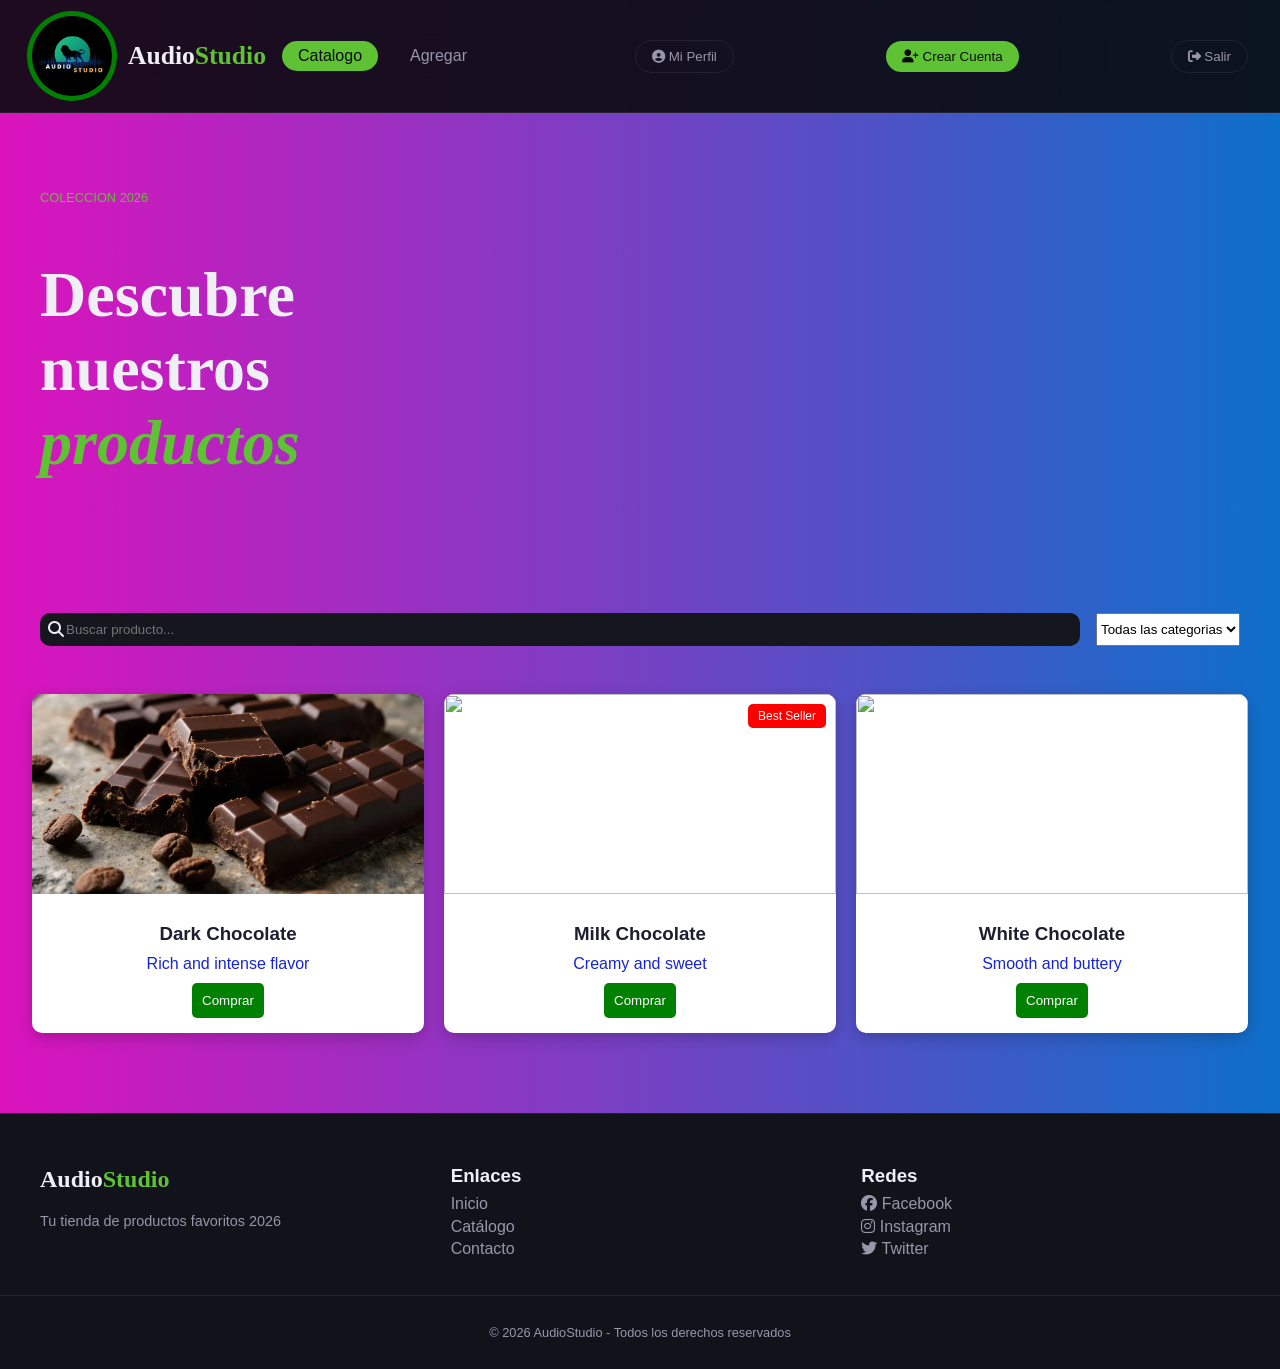
==== commit 8cfe8bae: "eliminar anterior pagina" ====
--- a/index.html
+++ b/index.html
@@ -1,164 +1,134 @@
 <!DOCTYPE html>
 <html lang="es">
 <head>
-  <meta charset="UTF-8" />
-  <meta name="viewport" content="width=device-width, initial-scale=1.0"/>
-  <title>Audio studio - Tienda</title>
-  <link href="Estilos/Pagina web.css" rel="stylesheet"></head>
+<meta charset="UTF-8">
+<meta name="viewport" content="width=device-width, initial-scale=1.0">
+<title>Audio Studio</title>
+
+<link rel="stylesheet" href="https://cdnjs.cloudflare.com/ajax/libs/font-awesome/6.5.0/css/all.min.css">
+<link href="Estilos/Pagina web.css" rel="stylesheet">
+</head>
+
 <body>
 
 <header class="header">
   <div class="header-inner">
-    <div class="avatar-wrap" onclick="toggleMenu()">
-      <img class="logoleon" src="Imagenes/audio studio.png" alt="Logo Audio Studio">
+    <div class="avatar-wrap">
+      <img class="logoleon" src="Imagenes/audio studio.png">
     </div>
+
     <div class="logo">Audio<span>Studio</span></div>
+
     <nav class="nav">
-      <a href="#" class="nav-link active" data-view="catalog">Catalogo</a>
-      <a href="#" class="nav-link" data-view="add" id="navAgregar">Agregar</a>
+      <a href="#" class="nav-link active">Catalogo</a>
+      <a href="#" class="nav-link">Agregar</a>
     </nav>
-    <div class="hright">
-      <div class="user-info">
-        <i class="fas fa-circle-user"></i>
-        <span id="userName"></span>
-        <span id="roleBadge" class="badge"></span>
-      </div>
-      <button class="btn-logout" id="btnLogout">
-        <i class="fas fa-right-from-bracket"></i> Salir
-      </button>
-    </div>
+
+    <button class="btn-perfil">
+      <i class="fas fa-user-circle"></i> Mi Perfil
+    </button>
+
+    <button class="btn-register">
+      <i class="fas fa-user-plus"></i> Crear Cuenta
+    </button>
+
+    <button class="btn-logout">
+      <i class="fas fa-right-from-bracket"></i> Salir
+    </button>
+
   </div>
 </header>
 
-<div class="dropdown-menu" id="dropdownMenu">
-  <ul class="menu">
-    <li><i class="fas fa-home"></i><span>Inicio</span></li>
-    <li><i class="fas fa-user"></i><span>Perfil</span></li>
-    <li><i class="fas fa-cog"></i><span>Configuración</span></li>
-    <li><i class="fas fa-envelope"></i><span>Mensajes</span></li>
-  </ul>
-</div>
-
-
 <!-- HERO -->
 <section class="hero">
-  <div class="hero-text">
-    <p class="hero-label">Coleccion 2026</p>
-    <h1 class="hero-title">Descubre<br/>nuestros<br/><em>productos</em></h1>
-  </div>
-  <div class="hero-deco"></div>
+  <p class="hero-label">Coleccion 2026</p>
+  <h1 class="hero-title">Descubre<br>nuestros<br><em>productos</em></h1>
 </section>
 
 <!-- TOOLBAR -->
 <section class="toolbar">
   <div class="search-wrap">
     <i class="fas fa-search"></i>
-    <input type="text" id="searchInput" placeholder="Buscar producto..." />
+    <input type="text" placeholder="Buscar producto...">
   </div>
-  <div class="filter-wrap">
-    <select id="catFilter">
-      <option value="">Todas las categorias</option>
-      <option>Electronica</option><option>Ropa</option><option>Hogar</option>
-      <option>Deportes</option><option>Alimentos</option><option>Otro</option>
+
+  <select class="filter">
+    <option>Todas las categorias</option>
+    <option>Electronica</option>
+    <option>Ropa</option>
+    <option>Hogar</option>
+    <option>Deportes</option>
+    <option>Alimentos</option>
+    <option>Otro</option>
     </select>
-  </div>
+  </select>
 </section>
 
 <!-- MAIN -->
 <main class="main">
 
-  <!-- CATALOGO -->
-  <div id="catalogView" class="view active">
-    <div id="grid" class="grid"></div>
-    <div id="emptyState" class="empty hidden">
-      <i class="fas fa-box-open"></i>
-      <p>No hay productos.</p>
-      <button class="btn btn-primary" onclick="goAdd()">Agregar producto</button>
+  <div class="gallery">
+
+    <div class="card">
+      <img src="Imagenes/image-gen_34.webp">
+      <div class="card-content">
+        <h3>Dark Chocolate</h3>
+        <p>Rich and intense flavor</p>
+        <button>Comprar</button>
+      </div>
     </div>
-  </div>
 
-  <!-- AGREGAR / EDITAR -->
-  <div id="addView" class="view">
-    <div class="form-card">
-      <h2 id="formTitle">Agregar Producto</h2>
-      <form id="productForm" novalidate>
-        <input type="hidden" id="editId" />
-        <div class="form-row">
-          <div class="form-group">
-            <label>Nombre *</label>
-            <input type="text" id="fName" placeholder="Ej: iPhone 15 Pro" />
-          </div>
-          <div class="form-group">
-            <label>Categoria *</label>
-            <select id="fCat">
-              <option value="">Seleccionar...</option>
-              <option>Electronica</option><option>Ropa</option><option>Hogar</option>
-              <option>Deportes</option><option>Alimentos</option><option>Otro</option>
-            </select>
-          </div>
-        </div>
-        <div class="form-row">
-          <div class="form-group">
-            <label>Precio (MXN) *</label>
-            <input type="number" id="fPrice" placeholder="0.00" min="0" step="0.01" />
-          </div>
-          <div class="form-group">
-            <label>Stock *</label>
-            <input type="number" id="fStock" placeholder="0" min="0" />
-          </div>
-        </div>
-        <div class="form-group full">
-          <label>Descripcion *</label>
-          <textarea id="fDesc" rows="4" placeholder="Describe el producto..."></textarea>
-        </div>
-        <div class="form-group full">
-          <label>URL de Imagen</label>
-          <input type="url" id="fImg" placeholder="https://..." />
-        </div>
-        <div class="form-group full">
-          <label>SKU / Codigo</label>
-          <input type="text" id="fSku" placeholder="SKU-001" />
-        </div>
-        <div class="form-actions">
-          <button type="button" class="btn btn-ghost" onclick="cancelForm()">Cancelar</button>
-          <button type="submit" class="btn btn-primary" id="submitBtn">
-            <i class="fas fa-plus"></i> Agregar Producto
-          </button>
-        </div>
-      </form>
+    <div class="card">
+      <div class="badge">Best Seller</div>
+      <img src="https://upload.wikimedia.org/wikipedia/commons/9/90/Milka_Alpine_Milk_Chocolate_bar_100g.jpg">
+      <div class="card-content">
+        <h3>Milk Chocolate</h3>
+        <p>Creamy and sweet</p>
+        <button>Comprar</button>
+      </div>
     </div>
-  </div>
 
-  <!-- DETALLE -->
-  <div id="detailView" class="view">
-    <button class="back-btn" onclick="showView('catalog')"><i class="fas fa-arrow-left"></i> Volver</button>
-    <div id="detailContent"></div>
+    <div class="card">
+      <img src="https://upload.wikimedia.org/wikipedia/commons/2/2b/White_chocolate_with_rose_petals.jpg">
+      <div class="card-content">
+        <h3>White Chocolate</h3>
+        <p>Smooth and buttery</p>
+        <button>Comprar</button>
+      </div>
+    </div>
+
   </div>
 
 </main>
 
-<!-- MODAL ELIMINAR -->
-<div id="modalDel" class="modal-overlay hidden">
-  <div class="modal">
-    <div class="modal-icon"><i class="fas fa-triangle-exclamation"></i></div>
-    <h3>Eliminar producto?</h3>
-    <p>Esta accion no se puede deshacer.</p>
-    <div class="modal-actions">
-      <button class="btn btn-ghost" onclick="closeModal()">Cancelar</button>
-      <button class="btn btn-danger" id="btnConfirmDel">Si, eliminar</button>
+<footer class="footer">
+  <div class="footer-container">
+    
+    <div class="footer-logo">
+      <h2>Audio<span>Studio</span></h2>
+      <p>Tu tienda de productos favoritos 2026</p>
     </div>
+
+    <div class="footer-links">
+      <h3>Enlaces</h3>
+      <a href="#">Inicio</a>
+      <a href="#">Catálogo</a>
+      <a href="#">Contacto</a>
+    </div>
+
+    <div class="footer-social">
+      <h3>Redes</h3>
+      <a href="#"><i class="fab fa-facebook"></i> Facebook</a>
+      <a href="#"><i class="fab fa-instagram"></i> Instagram</a>
+      <a href="#"><i class="fab fa-twitter"></i> Twitter</a>
+    </div>
+
   </div>
-</div>
 
-<div id="toast" class="toast"></div>
+  <div class="footer-bottom">
+    <p>© 2026 AudioStudio - Todos los derechos reservados</p>
+  </div>
+</footer>
 
-<script src="Comportamientos/pagina web.js"></script>
 </body>
-</html>
-
-
-<!--Rol       Email                 Contraseña  
-    Admin     admin@shopnova.com    123456
-    Usuario   usuario@shopnova.com  123456*/ 
-    <script src="Comportamientos/pagina web.js"></script>
-    -->+</html>
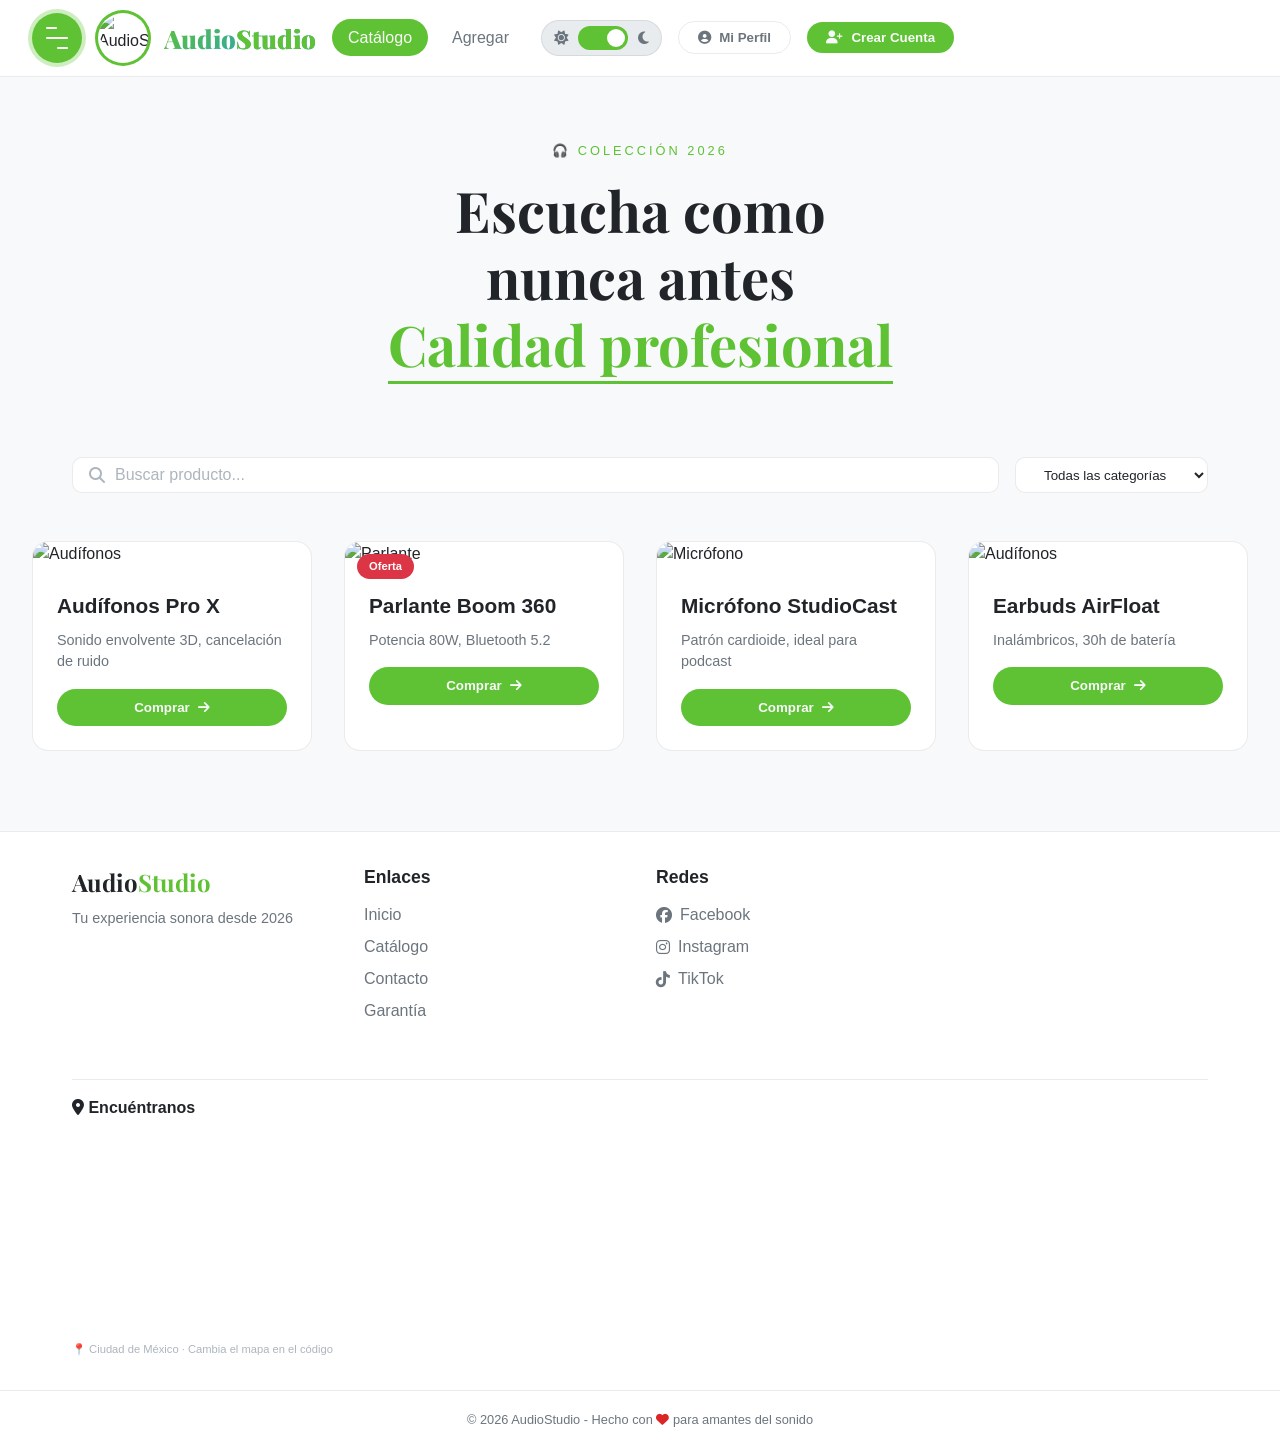
==== commit deaf278f: "Mejoras de diseno con funcionalidad" ====
--- a/index.html
+++ b/index.html
@@ -2,133 +2,149 @@
 <html lang="es">
 <head>
 <meta charset="UTF-8">
-<meta name="viewport" content="width=device-width, initial-scale=1.0">
-<title>Audio Studio</title>
+<meta name="viewport" content="width=device-width, initial-scale=1.0, user-scalable=yes">
+<title>AudioStudio | Calidad en sonido</title>
+<!-- Font Awesome & Google Fonts -->
+<link rel="stylesheet" href="https://cdnjs.cloudflare.com/ajax/libs/font-awesome/6.5.0/css/all.min.css">
+<link href="https://fonts.googleapis.com/css2?family=Inter:opsz,wght@14..32,300;14..32,400;14..32,500;14..32,600;14..32,700&family=Playfair+Display:wght@700;900&display=swap" rel="stylesheet">
 
-<link rel="stylesheet" href="https://cdnjs.cloudflare.com/ajax/libs/font-awesome/6.5.0/css/all.min.css">
-<link href="Estilos/Pagina web.css" rel="stylesheet">
+<link rel="stylesheet" href="Estilos/Pagina web.css">
 </head>
-
 <body>
 
 <header class="header">
   <div class="header-inner">
+    <div class="list-container" id="menuContainer">
+      <button class="more-button" id="menuButton">
+        <div class="menu-icon-wrapper">
+          <div class="menu-icon-line half first"></div>
+          <div class="menu-icon-line"></div>
+          <div class="menu-icon-line half last"></div>
+        </div>
+      </button>
+      <ul class="more-button-list">
+        <li class="more-button-list-item"><i class="fas fa-sliders-h"></i> <span>Configuración</span></li>
+        <li class="more-button-list-item"><i class="fas fa-copy"></i> <span>Copiar</span></li>
+        <li class="more-button-list-item"><i class="fas fa-share-alt"></i> <span>Compartir</span></li>
+        <li class="more-button-list-item"><i class="fas fa-trash"></i> <span>Eliminar</span></li>
+      </ul>
+    </div>
+
     <div class="avatar-wrap">
-      <img class="logoleon" src="Imagenes/audio studio.png">
+      <img class="logoleon" src="https://placehold.co/200x200/6c3ce1/white?text=AS" alt="AudioStudio">
     </div>
 
     <div class="logo">Audio<span>Studio</span></div>
 
     <nav class="nav">
-      <a href="#" class="nav-link active">Catalogo</a>
+      <a href="#" class="nav-link active">Catálogo</a>
       <a href="#" class="nav-link">Agregar</a>
     </nav>
 
-    <button class="btn-perfil">
-      <i class="fas fa-user-circle"></i> Mi Perfil
-    </button>
+    <!-- TOGGLE DÍA/NOCHE DESLIZANTE -->
+    <div class="theme-switch-wrapper">
+      <span class="theme-icon"><i class="fas fa-sun"></i></span>
+      <label class="theme-switch">
+        <input type="checkbox" id="themeToggleCheckbox">
+        <span class="slider round"></span>
+      </label>
+      <span class="theme-icon"><i class="fas fa-moon"></i></span>
+    </div>
 
-    <button class="btn-register">
-      <i class="fas fa-user-plus"></i> Crear Cuenta
-    </button>
-
-    <button class="btn-logout">
-      <i class="fas fa-right-from-bracket"></i> Salir
-    </button>
-
+    <button class="btn-perfil"><i class="fas fa-user-circle"></i> Mi Perfil</button>
+    <button class="btn-register"><i class="fas fa-user-plus"></i> Crear Cuenta</button>
   </div>
 </header>
 
-<!-- HERO -->
 <section class="hero">
-  <p class="hero-label">Coleccion 2026</p>
-  <h1 class="hero-title">Descubre<br>nuestros<br><em>productos</em></h1>
+  <p class="hero-label">🎧 Colección 2026</p>
+  <h1 class="hero-title">Escucha como<br>nunca antes<br><em>Calidad profesional</em></h1>
 </section>
 
-<!-- TOOLBAR -->
 <section class="toolbar">
   <div class="search-wrap">
     <i class="fas fa-search"></i>
-    <input type="text" placeholder="Buscar producto...">
+    <input type="text" id="searchInput" placeholder="Buscar producto...">
   </div>
-
-  <select class="filter">
-    <option>Todas las categorias</option>
-    <option>Electronica</option>
-    <option>Ropa</option>
-    <option>Hogar</option>
-    <option>Deportes</option>
-    <option>Alimentos</option>
-    <option>Otro</option>
-    </select>
+  <select class="filter" id="categoryFilter">
+    <option value="all">Todas las categorías</option>
+    <option value="audifonos">Audífonos</option>
+    <option value="parlantes">Parlantes</option>
+    <option value="microfonos">Micrófonos</option>
   </select>
 </section>
 
-<!-- MAIN -->
 <main class="main">
-
-  <div class="gallery">
-
-    <div class="card">
-      <img src="Imagenes/image-gen_34.webp">
+  <div class="gallery" id="productGallery">
+    <div class="card" data-category="audifonos">
+      <img src="https://images.unsplash.com/photo-1505740420928-5e560c06d30e?w=400&h=250&fit=crop" alt="Audífonos">
       <div class="card-content">
-        <h3>Dark Chocolate</h3>
-        <p>Rich and intense flavor</p>
-        <button>Comprar</button>
+        <h3>Audífonos Pro X</h3>
+        <p>Sonido envolvente 3D, cancelación de ruido</p>
+        <button>Comprar <i class="fas fa-arrow-right"></i></button>
       </div>
     </div>
-
-    <div class="card">
-      <div class="badge">Best Seller</div>
-      <img src="https://upload.wikimedia.org/wikipedia/commons/9/90/Milka_Alpine_Milk_Chocolate_bar_100g.jpg">
+    <div class="card" data-category="parlantes">
+      <div class="badge">Oferta</div>
+      <img src="https://images.unsplash.com/photo-1545454675-3531b543be5d?w=400&h=250&fit=crop" alt="Parlante">
       <div class="card-content">
-        <h3>Milk Chocolate</h3>
-        <p>Creamy and sweet</p>
-        <button>Comprar</button>
+        <h3>Parlante Boom 360</h3>
+        <p>Potencia 80W, Bluetooth 5.2</p>
+        <button>Comprar <i class="fas fa-arrow-right"></i></button>
       </div>
     </div>
-
-    <div class="card">
-      <img src="https://upload.wikimedia.org/wikipedia/commons/2/2b/White_chocolate_with_rose_petals.jpg">
+    <div class="card" data-category="microfonos">
+      <img src="https://images.unsplash.com/photo-1590602847861-f357a9332bbc?w=400&h=250&fit=crop" alt="Micrófono">
       <div class="card-content">
-        <h3>White Chocolate</h3>
-        <p>Smooth and buttery</p>
-        <button>Comprar</button>
+        <h3>Micrófono StudioCast</h3>
+        <p>Patrón cardioide, ideal para podcast</p>
+        <button>Comprar <i class="fas fa-arrow-right"></i></button>
       </div>
     </div>
-
+    <div class="card" data-category="audifonos">
+      <img src="https://images.unsplash.com/photo-1618366712010-f4c7e9f1d315?w=400&h=250&fit=crop" alt="Audífonos">
+      <div class="card-content">
+        <h3>Earbuds AirFloat</h3>
+        <p>Inalámbricos, 30h de batería</p>
+        <button>Comprar <i class="fas fa-arrow-right"></i></button>
+      </div>
+    </div>
   </div>
-
 </main>
 
 <footer class="footer">
   <div class="footer-container">
-    
     <div class="footer-logo">
       <h2>Audio<span>Studio</span></h2>
-      <p>Tu tienda de productos favoritos 2026</p>
+      <p>Tu experiencia sonora desde 2026</p>
     </div>
-
     <div class="footer-links">
       <h3>Enlaces</h3>
       <a href="#">Inicio</a>
       <a href="#">Catálogo</a>
       <a href="#">Contacto</a>
+      <a href="#">Garantía</a>
     </div>
-
     <div class="footer-social">
       <h3>Redes</h3>
       <a href="#"><i class="fab fa-facebook"></i> Facebook</a>
       <a href="#"><i class="fab fa-instagram"></i> Instagram</a>
-      <a href="#"><i class="fab fa-twitter"></i> Twitter</a>
+      <a href="#"><i class="fab fa-tiktok"></i> TikTok</a>
     </div>
-
+    <div class="footer-map-col">
+      <h3><i class="fas fa-location-dot"></i> Encuéntranos</h3>
+      <div class="footer-map-wrap">
+        <iframe src="https://www.google.com/maps/embed?pb=!1m18!1m12!1m3!1d3762.559151371361!2d-99.1332!3d19.4326!2m3!1f0!2f0!3f0!3m2!1i1024!2i768!4f13.1!3m3!1m2!1s0x85d1ff35f5bd1563%3A0x6c366f0e2de02ff7!2sCiudad%20de%20M%C3%A9xico!5e0!3m2!1ses!2smx!4v1700000000000" allowfullscreen loading="lazy"></iframe>
+      </div>
+      <p class="map-hint">📍 Ciudad de México · Cambia el mapa en el código</p>
+    </div>
   </div>
-
   <div class="footer-bottom">
-    <p>© 2026 AudioStudio - Todos los derechos reservados</p>
+    <p>© 2026 AudioStudio - Hecho con <i class="fas fa-heart" style="color:#dc2626"></i> para amantes del sonido</p>
   </div>
 </footer>
 
+<script src="Comportamientos/pagina web.js"></script>
+
 </body>
 </html>
--- a/Estilos/Pagina web.css
+++ b/Estilos/Pagina web.css
@@ -1,398 +1,700 @@
+/* ── VARIABLES (Modo Oscuro por defecto) ── */
 :root {
-  --bg:#0a0a0f; --bg2:#12121a; --bg3:#1a1a26;
-  --card:#16161f; --card2:#1e1e2e;
-  --border:rgba(255,255,255,0.07);
-  --accent:#5fc234; --accent2:#1198eb;
-  --text:#f0eff5; --text2:#9896aa; --text3:#6b6980; --text-subtema:rgb(23, 36, 211);
-  --danger:#ff5c5c; --success:#4ade80;
-  --r:16px; --rs:10px;
-  --fd:'Playfair Display',serif;
-  --fb:'DM Sans',sans-serif;
-}
-
-body{
-  margin:0;
-  font-family:var(--fb);
-  background:linear-gradient(to right, rgb(219, 19, 189), rgb(14, 111, 202));
-  color:var(--text);
-}
-
-/* AVATAR */
-.avatar-wrap{
-  width:80px;
-  height:80px;
-  border-radius:50%;
-  overflow:hidden;
-  box-shadow: 0 0 0 5px green;
-}
-
-.logoleon{
-  width:100%;
-  height:100%;
-  border-radius:50%;
-  object-fit:cover;
-}
-
-/* HEADER */
-.header{
-  position:sticky;
-  top:0;
-  background:rgba(10,10,15,0.9);
-  backdrop-filter:blur(20px);
-  border-bottom:1px solid var(--border);
-  width:100%;
-}
-
-.header-inner{
-  max-width:1300px;
-  margin:auto;
-  display:flex;
-  align-items:center;
-  gap:1rem;
-  padding:1rem 2rem;
-}
-
-/* LOGO */
-.logo{
-  font-family:var(--fd);
-  font-size:1.6rem;
-  font-weight:900;
-}
-
-.logo span{
-  color:var(--accent);
-}
-
-/* NAV */
-.nav{
-  display:flex;
-  gap:1rem;
-}
-
-.nav-link{
-  color:var(--text2);
-  text-decoration:none;
-  padding:.4rem 1rem;
-  border-radius:999px;
-  transition:.2s;
-}
-
-.nav-link:hover{
-  background:var(--bg3);
-  color:var(--text);
-}
-
-.nav-link.active{
-  background:var(--accent);
-  color:var(--bg);
-}
-
-/* BOTONES */
+  --bg: #0a0a0f;--bg2: #12121a;--bg3: #1a1a26;
+  --card: #16161f;--card2: #1e1e2e;
+  --border: rgba(255, 255, 255, 0.07);
+  --accent: #5fc234;--accent2: #1198eb;
+  --text: #f0eff5;--text2: #9896aa;--text3: #6b6980;
+  --danger: #ff5c5c;
+  --success: #4ade80;
+  --r: 16px;
+  --rs: 10px;
+  --fd: 'Playfair Display', serif;
+  --fb: 'DM Sans', sans-serif;
+  --header-bg: rgba(10, 10, 15, 0.95);
+  --shadow: 0 20px 35px -12px rgba(0, 0, 0, 0.3);
+}
+
+/* ── MODO DÍA (se activa con la clase .light-mode) ── */
+:root.light-mode {
+  --bg: #f8f9fa;--bg2: #ffffff;--bg3: #e9ecef;
+  --card: #ffffff;--card2: #f8f9fa;
+  --border: rgba(0, 0, 0, 0.08);
+  --accent: #5fc234;
+  --accent2: #1198eb;
+  --text: #212529;--text2: #6c757d;--text3: #adb5bd;
+  --danger: #dc3545;
+  --success: #28a745;
+  --header-bg: rgba(255, 255, 255, 0.95);
+  --shadow: 0 20px 35px -12px rgba(0, 0, 0, 0.1);
+}
+
+/* Transición suave para todos los elementos al cambiar de tema */
+* {
+  transition: background-color 0.3s ease, 
+              border-color 0.3s ease,
+              color 0.2s ease,
+              box-shadow 0.3s ease;
+}
+
+* {
+  margin: 0;
+  padding: 0;
+  box-sizing: border-box;
+}
+
+body {
+  margin: 0;
+  font-family: var(--fb);
+  background: var(--bg);
+  color: var(--text);
+  line-height: 1.5;
+}
+
+/* ── AVATAR ── */
+.avatar-wrap {
+  width: 50px;
+  height: 50px;
+  border-radius: 50%;
+  overflow: hidden;
+  box-shadow: 0 0 0 3px var(--accent);
+}
+.logoleon {
+  width: 100%;
+  height: 100%;
+  border-radius: 50%;
+  object-fit: cover;
+}
+
+/* ── HEADER ── */
+.header {
+  position: sticky;
+  top: 0;
+  background: var(--header-bg);
+  backdrop-filter: blur(20px);
+  border-bottom: 1px solid var(--border);
+  width: 100%;
+  z-index: 100;
+}
+.header-inner {
+  max-width: 1300px;
+  margin: auto;
+  display: flex;
+  align-items: center;
+  gap: 1rem;
+  padding: 0.8rem 2rem;
+  flex-wrap: wrap;
+}
+
+/* ── LOGO ── */
+.logo {
+  font-family: var(--fd);
+  font-size: 1.6rem;
+  font-weight: 900;
+  background: linear-gradient(135deg, var(--accent), var(--accent2));
+  -webkit-background-clip: text;
+  background-clip: text;
+  color: transparent;
+}
+.logo span {
+  background: none;
+  color: var(--accent);
+  -webkit-background-clip: unset;
+  background-clip: unset;
+}
+
+/* ── NAV ── */
+.nav {
+  display: flex;
+  gap: 0.5rem;
+  flex-wrap: wrap;
+}
+.nav-link {
+  color: var(--text2);
+  text-decoration: none;
+  padding: 0.4rem 1rem;
+  border-radius: 999px;
+  transition: 0.2s;
+  font-weight: 500;
+}
+.nav-link:hover {
+  background: var(--bg3);
+  color: var(--text);
+}
+.nav-link.active {
+  background: var(--accent);
+  color: var(--bg);
+}
+
+/* ── TOGGLE DÍA/NOCHE DESLIZANTE ── */
+.theme-switch-wrapper {
+  display: flex;
+  align-items: center;
+  gap: 10px;
+  background: var(--bg3);
+  padding: 5px 12px;
+  border-radius: 40px;
+  border: 1px solid var(--border);
+  transition: all 0.3s ease;
+}
+
+.theme-switch-wrapper:hover {
+  transform: scale(1.02);
+  border-color: var(--accent);
+}
+
+.theme-icon {
+  display: flex;
+  align-items: center;
+  justify-content: center;
+  font-size: 0.9rem;
+  color: var(--text2);
+  transition: all 0.3s ease;
+}
+
+.theme-switch {
+  position: relative;
+  display: inline-block;
+  width: 50px;
+  height: 24px;
+}
+
+.theme-switch input {
+  opacity: 0;
+  width: 0;
+  height: 0;
+}
+
+.slider {
+  position: absolute;
+  cursor: pointer;
+  top: 0;
+  left: 0;
+  right: 0;
+  bottom: 0;
+  background-color: #ccc;
+  transition: 0.4s cubic-bezier(0.68, -0.55, 0.265, 1.55);
+  border-radius: 34px;
+}
+
+.slider:before {
+  position: absolute;
+  content: "";
+  height: 18px;
+  width: 18px;
+  left: 3px;
+  bottom: 3px;
+  background-color: white;
+  transition: 0.4s cubic-bezier(0.68, -0.55, 0.265, 1.55);
+  border-radius: 50%;
+}
+
+input:checked + .slider {
+  background-color: var(--accent);
+}
+
+input:checked + .slider:before {
+  transform: translateX(26px);
+}
+
+.slider.round {
+  border-radius: 34px;
+}
+
+.slider.round:before {
+  border-radius: 50%;
+}
+
+.theme-switch:hover .slider {
+  box-shadow: 0 0 0 3px rgba(95, 194, 52, 0.3);
+}
+
+/* ── BOTONES HEADER ── */
 .btn-perfil,
-.btn-register,
-.btn-logout{
-  margin-left:auto;
-  border:none;
-  padding:.5rem 1rem;
-  border-radius:999px;
-  cursor:pointer;
-}
-
-.btn-perfil{
-  background:transparent;
-  border:1px solid var(--border);
-  color:var(--text2);
-}
-
-.btn-register{
-  background:var(--accent);
-  color:var(--bg);
-}
-
-.btn-logout{
-  background:transparent;
-  border:1px solid var(--border);
-  color:var(--text2);
-}
-
-/* HERO */
-.hero{
-  max-width:1200px;
-  margin:auto;
-  padding:4rem 2rem;
-}
-
-.hero-label{
-  color:var(--accent);
-  text-transform:uppercase;
-  font-size:.8rem;
-}
-
-.hero-title{
-  font-family:var(--fd);
-  font-size:4rem;
-}
-
-.hero-title em{
-  color:var(--accent);
-}
-
-/* TOOLBAR */
-.toolbar{
-  max-width:1200px;
-  margin:auto;
-  padding:1rem 2rem;
-  display:flex;
-  gap:1rem;
-}
-
-.search-wrap{
-  flex:1;
-  display:flex;
-  background:var(--card);
-  padding:.5rem;
-  border-radius:var(--rs);
-}
-
-.search-wrap input{
-  width:100%;
-  background:none;
-  border:none;
-  color:white;
-}
-
-.filter-wrap select{
-  padding:.5rem;
-  border-radius:var(--rs);
-}
-
-/* GALERÍA */
-.gallery{
-  display:grid;
-  grid-template-columns:repeat(auto-fit, minmax(250px,1fr));
-  gap:20px;
-  padding:2rem;
-}
-
-/* TARJETAS */
-.card{
-  background:white;
-  border-radius:10px;
-  overflow:hidden;
-  position:relative;
-  box-shadow:0 5px 15px rgba(0,0,0,0.2);
-}
-
-.card img{
-  width:100%;
-  height:200px;
-  object-fit:cover;
-}
-
-.card-content{
-  padding:15px;
-  text-align:center;
-}
-
-.card-content h3{
-  margin:10px 0;
-  color: var(--card2);
-}
-
-.card-content p{
-  margin:10px 0;
-  color: var(--text-subtema);
-}
-
-.card-content button{
-  background:green;
-  color:white;
-  border:none;
-  padding:10px;
-  border-radius:5px;
-  cursor:pointer;
-}
-
-.card-content button:hover{
-  background:rgb(4, 227, 4);
-  color:rgb(238, 11, 11);
-  border: 10px;
-  padding:10px;
-  border-radius:15px;
-}
-
-/* BADGE */
-.badge{
-  position:absolute;
-  top:10px;
-  right:10px;
-  background:red;
-  color:white;
-  padding:5px 10px;
-  border-radius:5px;
-  font-size:12px;
-}
-
-/* FOOTER */
-.footer{
+.btn-register {
+  border: none;
+  padding: 0.5rem 1.2rem;
+  border-radius: 999px;
+  cursor: pointer;
+  font-weight: 600;
+  transition: 0.2s;
+  display: inline-flex;
+  align-items: center;
+  gap: 8px;
+}
+.btn-perfil {
+  background: transparent;
+  border: 1px solid var(--border);
+  color: var(--text2);
+}
+.btn-perfil:hover {
+  background: var(--bg3);
+  color: var(--text);
+}
+.btn-register {
+  background: var(--accent);
+  color: var(--bg);
+}
+.btn-register:hover {
+  background: #4ca82a;
+  transform: scale(0.98);
+}
+
+/* ── HERO ── */
+.hero {
+  max-width: 1200px;
+  margin: auto;
+  padding: 4rem 2rem;
+  text-align: center;
+}
+.hero-label {
+  color: var(--accent);
+  text-transform: uppercase;
+  font-size: 0.8rem;
+  letter-spacing: 3px;
+}
+.hero-title {
+  font-family: var(--fd);
+  font-size: 3.5rem;
+  margin-top: 1rem;
+  line-height: 1.2;
+}
+.hero-title em {
+  color: var(--accent);
+  font-style: normal;
+  border-bottom: 3px solid var(--accent);
+}
+
+/* ── TOOLBAR ── */
+.toolbar {
+  max-width: 1200px;
+  margin: auto;
+  padding: 1rem 2rem;
+  display: flex;
+  gap: 1rem;
+  flex-wrap: wrap;
+}
+.search-wrap {
+  flex: 2;
+  display: flex;
+  align-items: center;
+  background: var(--card);
+  border-radius: var(--rs);
+  padding: 0.5rem 1rem;
+  gap: 10px;
+  border: 1px solid var(--border);
+}
+.search-wrap i {
+  color: var(--text3);
+}
+.search-wrap input {
+  width: 100%;
+  background: none;
+  border: none;
+  color: var(--text);
+  outline: none;
+  font-size: 1rem;
+}
+.search-wrap input::placeholder {
+  color: var(--text3);
+}
+.filter {
+  padding: 0.5rem 1.5rem;
+  border-radius: var(--rs);
+  background: var(--card);
+  border: 1px solid var(--border);
+  color: var(--text);
+  cursor: pointer;
+  font-weight: 500;
+}
+
+/* ── GALERÍA ── */
+.gallery {
+  display: grid;
+  grid-template-columns: repeat(auto-fit, minmax(280px, 1fr));
+  gap: 2rem;
+  padding: 2rem;
+  max-width: 1300px;
+  margin: 0 auto;
+}
+
+/* ── TARJETAS ── */
+.card {
+  background: var(--card);
+  border-radius: var(--r);
+  overflow: hidden;
+  position: relative;
+  transition: 0.3s ease;
+  border: 1px solid var(--border);
+}
+.card:hover {
+  transform: translateY(-6px);
+  box-shadow: 0 20px 30px -12px rgba(0, 0, 0, 0.4);
+  border-color: var(--accent);
+}
+.card img {
+  width: 100%;
+  height: 220px;
+  object-fit: cover;
+  transition: 0.4s;
+}
+.card:hover img {
+  transform: scale(1.03);
+}
+.card-content {
+  padding: 1.5rem;
+  text-align: left;
+}
+.card-content h3 {
+  margin: 0 0 0.5rem 0;
+  color: var(--text);
+  font-size: 1.3rem;
+}
+.card-content p {
+  margin: 0 0 1rem 0;
+  color: var(--text2);
+  font-size: 0.9rem;
+}
+.card-content button {
+  background: var(--accent);
+  color: var(--bg);
+  border: none;
+  padding: 0.7rem 1rem;
+  border-radius: 40px;
+  cursor: pointer;
+  font-weight: 700;
+  width: 100%;
+  transition: 0.2s;
+  display: flex;
+  align-items: center;
+  justify-content: center;
+  gap: 8px;
+}
+.card-content button:hover {
+  background: #4ca82a;
+  transform: scale(0.98);
+}
+.badge {
+  position: absolute;
+  top: 12px;
+  left: 12px;
+  background: var(--danger);
+  color: white;
+  padding: 4px 12px;
+  border-radius: 40px;
+  font-size: 0.7rem;
+  font-weight: bold;
+  z-index: 2;
+}
+
+/* ══ MENÚ DESPLEGABLE CON ANIMACIONES MEJORADAS ══ */
+.list-container {
+  position: relative;
+  display: inline-block;
+}
+
+.list-container.active .more-button {
+  animation: onePulse 0.6s forwards linear;
+}
+
+.list-container.active .more-button-list {
+  opacity: 1;
+  visibility: visible;
+  transform: scale(1);
+}
+
+.list-container.active .more-button-list-item {
+  animation: fadeInItem 0.5s forwards;
+  opacity: 0;
+}
+
+.list-container.active .more-button-list-item:nth-child(1) { animation-delay: 0.1s; }
+.list-container.active .more-button-list-item:nth-child(2) { animation-delay: 0.2s; }
+.list-container.active .more-button-list-item:nth-child(3) { animation-delay: 0.3s; }
+.list-container.active .more-button-list-item:nth-child(4) { animation-delay: 0.4s; }
+
+.list-container.active .menu-icon-wrapper {
+  transform: rotate(-45deg);
+}
+
+.list-container.active .menu-icon-line.first {
+  transform: rotate(-90deg) translateX(2px);
+}
+
+.list-container.active .menu-icon-line.last {
+  transform: rotate(-90deg) translateX(-2px);
+}
+
+.more-button {
+  background-color: var(--accent);
+  box-shadow: 0 0 0 4px rgba(95, 194, 52, 0.3);
+  border-radius: 50%;
+  width: 50px;
+  height: 50px;
+  border: none;
+  padding: 0;
+  cursor: pointer;
+  transition: 0.2s ease-in;
+  display: flex;
+  align-items: center;
+  justify-content: center;
+  color: #fff;
+  position: relative;
+  z-index: 2;
+}
+
+.more-button:hover {
+  box-shadow: 0 0 0 8px rgba(95, 194, 52, 0.3);
+  background-color: #4ca82a;
+}
+
+.more-button:focus {
+  outline: 0;
+}
+
+.menu-icon-wrapper {
+  border-radius: 2px;
+  width: 22px;
+  height: 22px;
+  display: flex;
+  flex-direction: column;
+  justify-content: space-between;
+  cursor: pointer;
+  transition: transform 330ms cubic-bezier(0.52, -0.80, 0.52, 0.52);
+}
+
+.menu-icon-line {
+  background-color: #fff;
+  border-radius: 2px;
+  width: 100%;
+  height: 2px;
+  transition: transform 300ms cubic-bezier(0.52, -0.80, 0.52, 0.52);
+}
+
+.menu-icon-line.half {
+  width: 50%;
+}
+
+.menu-icon-line.first {
+  transform-origin: right;
+}
+
+.menu-icon-line.last {
+  align-self: flex-end;
+  transform-origin: left;
+}
+
+.more-button-list {
+  background-color: var(--bg2);
+  border-radius: 12px;
+  list-style-type: none;
+  width: 180px;
+  box-shadow: 0px 0px 4px 4px rgba(95, 194, 52, 0.1);
+  padding: 8px;
+  margin: 0;
+  position: absolute;
+  top: 60px;
+  left: 0;
+  opacity: 0;
+  visibility: hidden;
+  transform: scale(0);
+  transform-origin: top left;
+  transition: all 0.3s ease 0.1s;
+  border: 1px solid var(--border);
+  z-index: 200;
+  backdrop-filter: blur(10px);
+}
+
+.more-button-list li {
+  opacity: 0;
+}
+
+.more-button-list-item {
+  display: flex;
+  align-items: center;
+  gap: 12px;
+  padding: 10px 12px;
+  border-radius: 8px;
+  cursor: pointer;
+  position: relative;
+  transition: 0.2s ease-in;
+  transform: translateX(-10px);
+  color: var(--text2);
+}
+
+.more-button-list-item:hover {
+  background: var(--bg3);
+  color: var(--accent);
+}
+
+.more-button-list-item:after {
+  content: '';
+  position: absolute;
+  height: 1px;
+  width: calc(100% - 24px);
+  left: 12px;
+  bottom: 0;
+  background-color: rgba(95, 194, 52, 0.1);
+}
+
+.more-button-list-item:last-child:after {
+  display: none;
+}
+
+.more-button-list-item svg {
+  width: 18px;
+  height: 18px;
+  stroke: currentColor;
+}
+
+.more-button-list-item span {
+  display: inline-block;
+  line-height: 20px;
+  font-size: 14px;
+  margin-left: 8px;
+}
+
+@keyframes onePulse {
+  0% {
+    box-shadow: 0px 0px 0px 0px rgba(95, 194, 52, 0.3);
+  }
+  50% {
+    box-shadow: 0px 0px 0px 12px rgba(95, 194, 52, 0.15);
+  }
+  100% {
+    box-shadow: 0px 0px 0px 4px rgba(95, 194, 52, 0.3);
+  }
+}
+
+@keyframes fadeInItem {
+  100% {
+    transform: translateX(0px);
+    opacity: 1;
+  }
+}
+
+/* ── FOOTER ── */
+.footer {
   background: var(--bg2);
   color: var(--text2);
   margin-top: 3rem;
   border-top: 1px solid var(--border);
 }
-
-.footer-container{
+.footer-container {
   max-width: 1200px;
   margin: auto;
   display: grid;
-  grid-template-columns: repeat(auto-fit, minmax(200px,1fr));
+  grid-template-columns: repeat(auto-fit, minmax(220px, 1fr));
   gap: 2rem;
   padding: 2rem;
 }
-
-.footer-logo h2{
+.footer-logo h2 {
   font-family: var(--fd);
   color: var(--text);
 }
-
-.footer-logo span{
+.footer-logo span {
   color: var(--accent);
 }
-
-.footer-logo p{
-  margin-top: .5rem;
-  font-size: .9rem;
-}
-
+.footer-logo p {
+  margin-top: 0.5rem;
+  font-size: 0.9rem;
+}
 .footer-links h3,
-.footer-social h3{
-  color: var(--text);
-  margin-bottom: .5rem;
-}
-
+.footer-social h3 {
+  color: var(--text);
+  margin-bottom: 0.8rem;
+  font-size: 1.1rem;
+}
 .footer-links a,
-.footer-social a{
-  display: block;
+.footer-social a {
+  display: flex;
+  align-items: center;
+  gap: 8px;
   text-decoration: none;
   color: var(--text2);
-  margin: .3rem 0;
-  transition: .2s;
-}
-
+  margin: 0.5rem 0;
+  transition: 0.2s;
+}
 .footer-links a:hover,
-.footer-social a:hover{
+.footer-social a:hover {
   color: var(--accent);
-}
-
-.footer-bottom{
+  transform: translateX(5px);
+}
+.footer-map-col {
+  grid-column: 1 / -1;
+  padding-top: 1rem;
+  margin-top: 1rem;
+  border-top: 1px solid var(--border);
+}
+.footer-map-col h3 {
+  font-size: 1rem;
+  color: var(--text);
+  margin-bottom: 0.8rem;
+}
+.footer-map-wrap {
+  border-radius: var(--rs);
+  overflow: hidden;
+  height: 200px;
+}
+.footer-map-wrap iframe {
+  width: 100%;
+  height: 100%;
+  border: none;
+}
+.map-hint {
+  margin-top: 8px;
+  font-size: 0.7rem;
+  color: var(--text3);
+}
+.footer-bottom {
   text-align: center;
-  padding: 1rem;
+  padding: 1.2rem;
   border-top: 1px solid var(--border);
-  font-size: .8rem;
-}
-
-
-
-
-/* TABLETS */
-@media (min-width: 769px) and (max-width: 1024px){
-
-  .gallery{
-    grid-template-columns: repeat(2, 1fr);
-  }
-
-  .hero-title{
-    font-size: 3rem;
-  }
-}
-
-
-/* ESCRITORIO GRANDE */
-@media (min-width: 1025px){
-
-  .gallery{
-    grid-template-columns: repeat(3, 1fr);
-  }
-
-  .hero-title{
-    font-size: 4rem;
-  }
-}
-@media (max-width: 600px){
-
-  /* HEADER */
-  .header-inner{
+  font-size: 0.8rem;
+}
+
+/* ── RESPONSIVE ── */
+@media (max-width: 768px) {
+  .header-inner {
+    flex-direction: row;
+    flex-wrap: wrap;
+    justify-content: space-between;
+  }
+  .nav {
+    order: 3;
+    width: 100%;
+    justify-content: center;
+  }
+  .btn-perfil,
+  .btn-register {
+    padding: 0.4rem 0.8rem;
+    font-size: 0.8rem;
+  }
+  .hero-title {
+    font-size: 2.2rem;
+  }
+  .toolbar {
     flex-direction: column;
-    align-items: flex-start;
-    gap: 10px;
-  }
-
-  .nav{
-    width: 100%;
-    justify-content: space-around;
-  }
-
-  .btn-perfil,
-  .btn-register,
-  .btn-logout{
-    width: 100%;
-    text-align: center;
-  }
-
-  /* HERO */
-  .hero{
-    padding: 2rem 1rem;
-    text-align: center;
-  }
-
-  .hero-title{
-    font-size: 2rem;
-    line-height: 1.2;
-  }
-
-  /* TOOLBAR */
-  .toolbar{
-    flex-direction: column;
+  }
+  .gallery {
+    grid-template-columns: 1fr;
     padding: 1rem;
   }
-
-  .search-wrap,
-  .filter-wrap{
-    width: 100%;
-  }
-
-  /* GALERÍA */
-  .gallery{
-    grid-template-columns: 1fr; /* 1 columna en celular */
-    padding: 1rem;
-  }
-
-  /* TARJETAS */
-  .card img{
-    height: 180px;
-  }
-
-  .card-content{
-    padding: 10px;
-  }
-
-  .card-content h3{
-    font-size: 1.1rem;
-  }
-
-  .card-content p{
-    font-size: 0.9rem;
-  }
-
-  /* BOTÓN */
-  .card-content button{
-    width: 100%;
-  }
-
-  /* FOOTER */
-  .footer-container{
+  .footer-container {
     grid-template-columns: 1fr;
     text-align: center;
   }
-
+  .footer-links a,
+  .footer-social a {
+    justify-content: center;
+  }
+}
+
+@media (min-width: 769px) and (max-width: 1024px) {
+  .gallery {
+    grid-template-columns: repeat(2, 1fr);
+  }
+  .hero-title {
+    font-size: 3rem;
+  }
 }
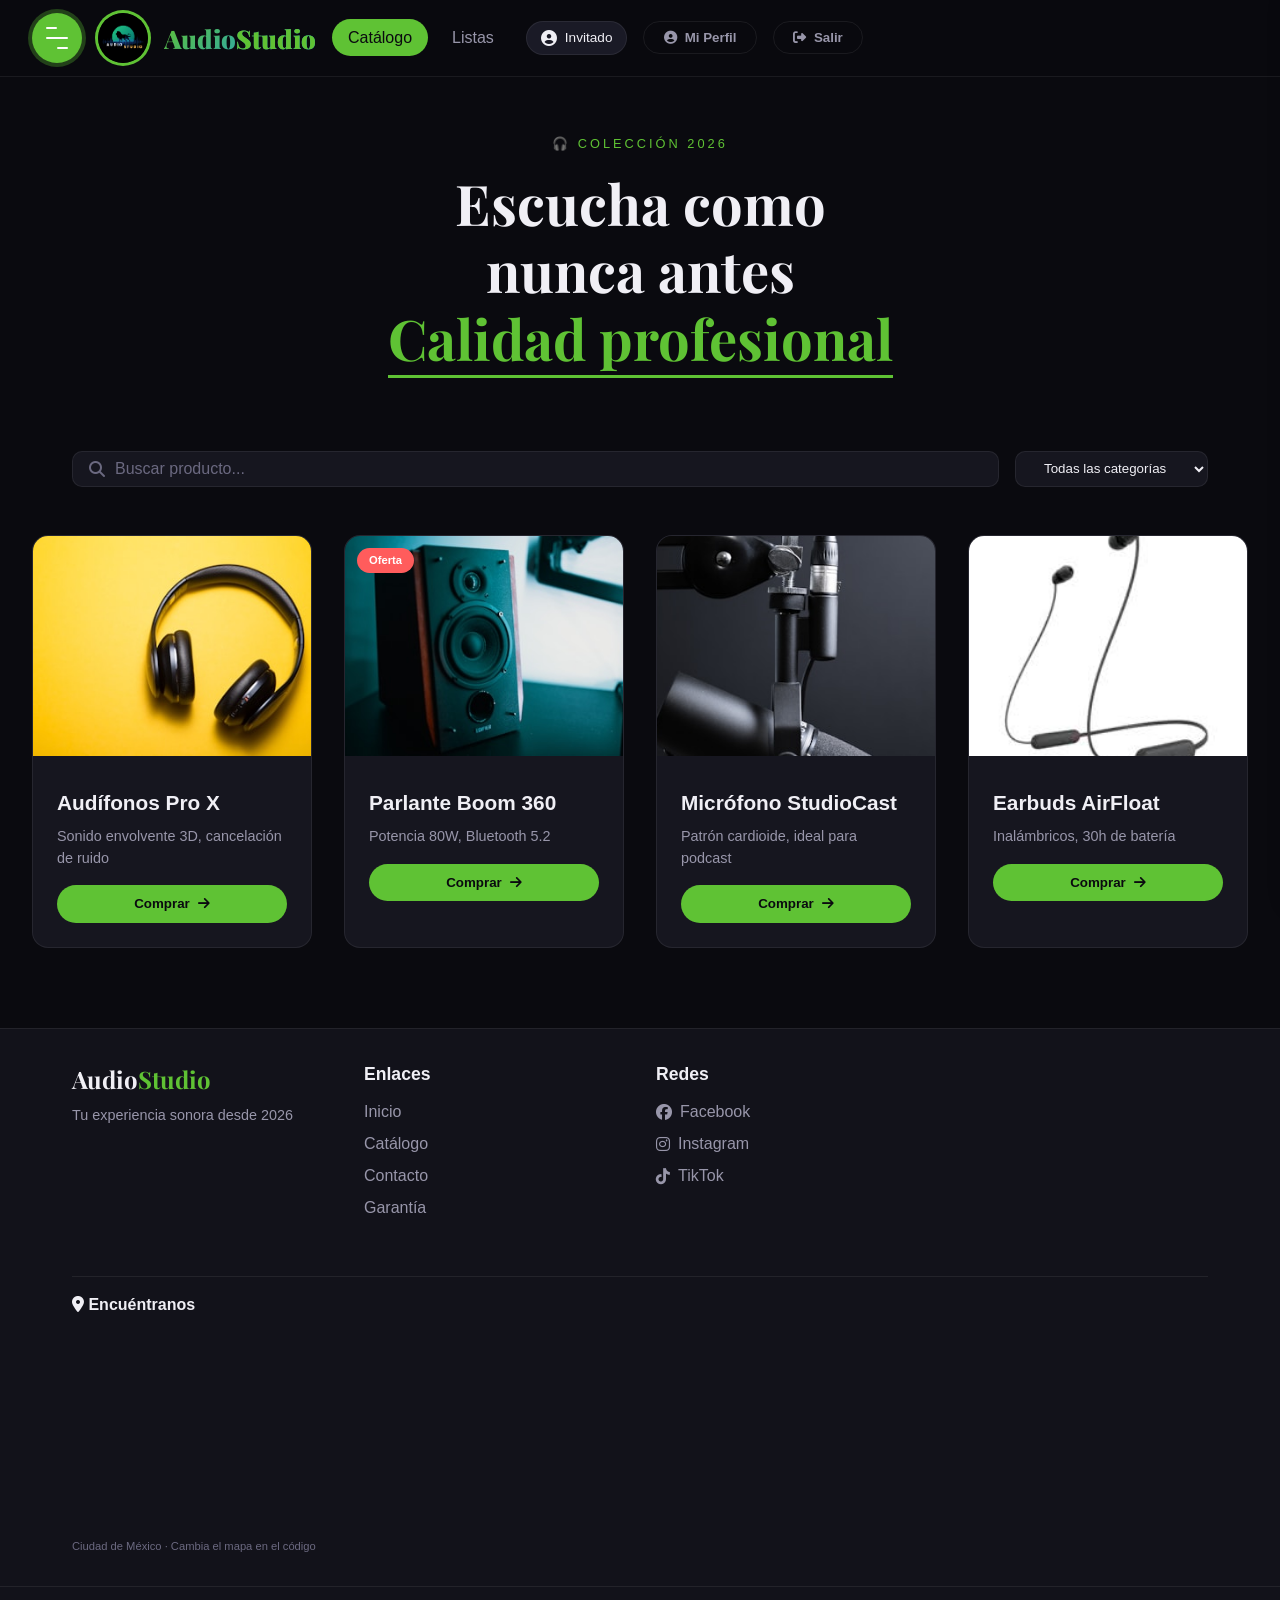
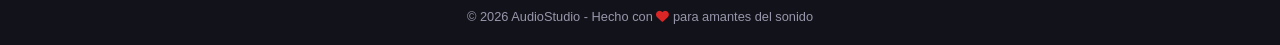
==== commit 796b640b: "Se agrego configuracion y funnciones de la cuenta" ====
--- a/index.html
+++ b/index.html
@@ -24,35 +24,32 @@
       </button>
       <ul class="more-button-list">
         <li class="more-button-list-item"><i class="fas fa-sliders-h"></i> <span>Configuración</span></li>
-        <li class="more-button-list-item"><i class="fas fa-copy"></i> <span>Copiar</span></li>
-        <li class="more-button-list-item"><i class="fas fa-share-alt"></i> <span>Compartir</span></li>
-        <li class="more-button-list-item"><i class="fas fa-trash"></i> <span>Eliminar</span></li>
+        <li class="more-button-list-item"><i class="fas fa-cerrarsesion"></i> <span>Cerrar sesion</span></li>
       </ul>
     </div>
 
     <div class="avatar-wrap">
-      <img class="logoleon" src="https://placehold.co/200x200/6c3ce1/white?text=AS" alt="AudioStudio">
+      <img class="logoleon" src="Imagenes/audio studio.png" alt="AudioStudio">
     </div>
 
     <div class="logo">Audio<span>Studio</span></div>
 
     <nav class="nav">
-      <a href="#" class="nav-link active">Catálogo</a>
-      <a href="#" class="nav-link">Agregar</a>
+      <a href="index.html" class="nav-link active">Catálogo</a>
+      <a href="#" class="nav-link">Listas</a>
     </nav>
 
-    <!-- TOGGLE DÍA/NOCHE DESLIZANTE -->
-    <div class="theme-switch-wrapper">
-      <span class="theme-icon"><i class="fas fa-sun"></i></span>
-      <label class="theme-switch">
-        <input type="checkbox" id="themeToggleCheckbox">
-        <span class="slider round"></span>
-      </label>
-      <span class="theme-icon"><i class="fas fa-moon"></i></span>
+    <!-- STATUS: Administrador / Cliente (solo texto) -->
+    <div class="status-display" id="statusDisplay">
+      <i class="fas fa-user-circle"></i>
+      <span id="userRoleText">Cargando...</span>
     </div>
 
-    <button class="btn-perfil"><i class="fas fa-user-circle"></i> Mi Perfil</button>
-    <button class="btn-register"><i class="fas fa-user-plus"></i> Crear Cuenta</button>
+    <button class="btn-perfil" id="btnPerfil"><i class="fas fa-user-circle"></i> Mi Perfil</button>
+    
+    <button class="btn-logout" id="logoutBtn">
+      <i class="fas fa-sign-out-alt"></i> Salir
+    </button>
   </div>
 </header>
 
@@ -77,7 +74,7 @@
 <main class="main">
   <div class="gallery" id="productGallery">
     <div class="card" data-category="audifonos">
-      <img src="https://images.unsplash.com/photo-1505740420928-5e560c06d30e?w=400&h=250&fit=crop" alt="Audífonos">
+      <img src="Imagenes/audifonos.jpg" alt="Audífonos">
       <div class="card-content">
         <h3>Audífonos Pro X</h3>
         <p>Sonido envolvente 3D, cancelación de ruido</p>
@@ -86,7 +83,7 @@
     </div>
     <div class="card" data-category="parlantes">
       <div class="badge">Oferta</div>
-      <img src="https://images.unsplash.com/photo-1545454675-3531b543be5d?w=400&h=250&fit=crop" alt="Parlante">
+      <img src="Imagenes/bocina.jpg" alt="Parlante">
       <div class="card-content">
         <h3>Parlante Boom 360</h3>
         <p>Potencia 80W, Bluetooth 5.2</p>
@@ -94,7 +91,7 @@
       </div>
     </div>
     <div class="card" data-category="microfonos">
-      <img src="https://images.unsplash.com/photo-1590602847861-f357a9332bbc?w=400&h=250&fit=crop" alt="Micrófono">
+      <img src="Imagenes/micrófono.jpg" alt="Micrófono">
       <div class="card-content">
         <h3>Micrófono StudioCast</h3>
         <p>Patrón cardioide, ideal para podcast</p>
@@ -102,7 +99,7 @@
       </div>
     </div>
     <div class="card" data-category="audifonos">
-      <img src="https://images.unsplash.com/photo-1618366712010-f4c7e9f1d315?w=400&h=250&fit=crop" alt="Audífonos">
+      <img src="Imagenes/audifonos 2.jpg" alt="Audífonos">
       <div class="card-content">
         <h3>Earbuds AirFloat</h3>
         <p>Inalámbricos, 30h de batería</p>
@@ -136,7 +133,7 @@
       <div class="footer-map-wrap">
         <iframe src="https://www.google.com/maps/embed?pb=!1m18!1m12!1m3!1d3762.559151371361!2d-99.1332!3d19.4326!2m3!1f0!2f0!3f0!3m2!1i1024!2i768!4f13.1!3m3!1m2!1s0x85d1ff35f5bd1563%3A0x6c366f0e2de02ff7!2sCiudad%20de%20M%C3%A9xico!5e0!3m2!1ses!2smx!4v1700000000000" allowfullscreen loading="lazy"></iframe>
       </div>
-      <p class="map-hint">📍 Ciudad de México · Cambia el mapa en el código</p>
+      <p class="map-hint">Ciudad de México · Cambia el mapa en el código</p>
     </div>
   </div>
   <div class="footer-bottom">
@@ -144,6 +141,52 @@
   </div>
 </footer>
 
+<!-- Sidebar de Configuración -->
+<div class="sidebar" id="sidebar">
+  <div class="sidebar-header">
+    <h3>Configuración</h3>
+    <button class="sidebar-close" id="closeSidebar">&times;</button>
+  </div>
+  <div class="sidebar-content">
+    <div class="settings-item">
+      <span class="settings-label">
+        <i class="fas fa-palette"></i> Tema
+      </span>
+      <div class="theme-toggle-sidebar" id="themeToggleSidebar">
+        <span class="theme-option active" data-theme="light">
+          <i class="fas fa-sun"></i> Día
+        </span>
+        <div class="slider-indicator"></div>
+        <span class="theme-option" data-theme="dark">
+          <i class="fas fa-moon"></i> Noche
+        </span>
+      </div>
+    </div>
+    
+    <div class="settings-item">
+      <span class="settings-label">
+        <i class="fas fa-language"></i> Idioma
+      </span>
+      <select class="settings-select" id="languageSelect">
+        <option value="es">Español</option>
+        <option value="en">English</option>
+      </select>
+    </div>
+    
+    <div class="settings-item">
+      <span class="settings-label">
+        <i class="fas fa-bell"></i> Notificaciones
+      </span>
+      <label class="switch">
+        <input type="checkbox" id="notificationsToggle" checked>
+        <span class="slider-small round"></span>
+      </label>
+    </div>
+  </div>
+</div>
+
+<div class="sidebar-overlay" id="sidebarOverlay"></div>
+
 <script src="Comportamientos/pagina web.js"></script>
 
 </body>
--- a/Estilos/Pagina web.css
+++ b/Estilos/Pagina web.css
@@ -49,6 +49,7 @@
   background: var(--bg);
   color: var(--text);
   line-height: 1.5;
+  padding-top: 70px;
 }
 
 /* ── AVATAR ── */
@@ -66,16 +67,24 @@
   object-fit: cover;
 }
 
-/* ── HEADER ── */
+/* ── HEADER (ocultable al hacer scroll) ── */
 .header {
-  position: sticky;
+  position: fixed;
   top: 0;
+  left: 0;
+  right: 0;
   background: var(--header-bg);
   backdrop-filter: blur(20px);
   border-bottom: 1px solid var(--border);
   width: 100%;
   z-index: 100;
-}
+  transition: transform 0.3s cubic-bezier(0.4, 0, 0.2, 1);
+}
+
+.header.hide {
+  transform: translateY(-100%);
+}
+
 .header-inner {
   max-width: 1300px;
   margin: auto;
@@ -238,6 +247,77 @@
 .btn-register:hover {
   background: #4ca82a;
   transform: scale(0.98);
+}
+
+/* ============================================
+   STATUS DISPLAY (solo texto, sin toggle)
+   ============================================ */
+
+.status-display {
+  display: flex;
+  align-items: center;
+  gap: 8px;
+  background: var(--bg3);
+  padding: 6px 14px;
+  border-radius: 40px;
+  border: 1px solid var(--border);
+  font-size: 0.85rem;
+  font-weight: 500;
+  transition: all 0.2s ease;
+}
+
+.status-display i {
+  font-size: 1rem;
+}
+
+.status-display span {
+  color: var(--text);
+}
+
+/* Rol específico colores */
+.status-display[data-role="admin"] i {
+  color: #f59e0b;
+}
+
+.status-display[data-role="user"] i {
+  color: var(--accent);
+}
+
+/* Botón de logout */
+.btn-logout {
+  background: transparent;
+  border: 1px solid var(--border);
+  color: var(--text2);
+  padding: 0.5rem 1.2rem;
+  border-radius: 999px;
+  cursor: pointer;
+  font-weight: 600;
+  transition: 0.2s;
+  display: inline-flex;
+  align-items: center;
+  gap: 8px;
+}
+
+.btn-logout:hover {
+  background: rgba(255, 92, 92, 0.15);
+  border-color: var(--danger);
+  color: var(--danger);
+}
+
+/* Responsive móvil */
+@media (max-width: 768px) {
+  .status-display {
+    padding: 4px 10px;
+    font-size: 0.7rem;
+    gap: 5px;
+  }
+  .status-display i {
+    font-size: 0.8rem;
+  }
+  .btn-logout {
+    padding: 0.4rem 0.8rem;
+    font-size: 0.7rem;
+  }
 }
 
 /* ── HERO ── */
@@ -387,7 +467,7 @@
   z-index: 2;
 }
 
-/* ══ MENÚ DESPLEGABLE CON ANIMACIONES MEJORADAS ══ */
+/* ══ MENÚ DESPLEGABLE CON ANIMACIONES ══ */
 .list-container {
   position: relative;
   display: inline-block;
@@ -653,41 +733,382 @@
   font-size: 0.8rem;
 }
 
-/* ── RESPONSIVE ── */
+/* ============================================
+   SIDEBAR DE CONFIGURACIÓN CON TOGGLE DE TEMA
+   ============================================ */
+
+.sidebar {
+  position: fixed;
+  top: 0;
+  right: -320px;
+  width: 300px;
+  height: 100vh;
+  background: var(--bg2);
+  box-shadow: -5px 0 25px rgba(0, 0, 0, 0.3);
+  z-index: 1000;
+  transition: right 0.3s cubic-bezier(0.4, 0, 0.2, 1);
+  display: flex;
+  flex-direction: column;
+  border-left: 1px solid var(--border);
+}
+
+.sidebar.open {
+  right: 0;
+}
+
+.sidebar-overlay {
+  position: fixed;
+  top: 0;
+  left: 0;
+  width: 100%;
+  height: 100%;
+  background: rgba(0, 0, 0, 0.5);
+  z-index: 999;
+  opacity: 0;
+  visibility: hidden;
+  transition: 0.3s ease;
+}
+
+.sidebar-overlay.active {
+  opacity: 1;
+  visibility: visible;
+}
+
+.sidebar-header {
+  display: flex;
+  justify-content: space-between;
+  align-items: center;
+  padding: 1.2rem;
+  border-bottom: 1px solid var(--border);
+}
+
+.sidebar-header h3 {
+  font-size: 1.2rem;
+  color: var(--text);
+  margin: 0;
+}
+
+.sidebar-close {
+  background: none;
+  border: none;
+  font-size: 1.8rem;
+  cursor: pointer;
+  color: var(--text2);
+  transition: 0.2s;
+}
+
+.sidebar-close:hover {
+  color: var(--danger);
+  transform: scale(1.1);
+}
+
+.sidebar-content {
+  flex: 1;
+  padding: 1.2rem;
+  display: flex;
+  flex-direction: column;
+  gap: 1.5rem;
+}
+
+.settings-item {
+  display: flex;
+  justify-content: space-between;
+  align-items: center;
+  padding: 0.8rem 0;
+  border-bottom: 1px solid var(--border);
+}
+
+.settings-label {
+  display: flex;
+  align-items: center;
+  gap: 10px;
+  color: var(--text);
+  font-weight: 500;
+}
+
+.settings-label i {
+  width: 24px;
+  color: var(--accent);
+}
+
+.theme-toggle-sidebar {
+  position: relative;
+  display: flex;
+  background: var(--bg3);
+  border-radius: 40px;
+  padding: 4px;
+  cursor: pointer;
+  width: 110px;
+}
+
+.theme-option {
+  flex: 1;
+  text-align: center;
+  padding: 6px 8px;
+  font-size: 0.8rem;
+  border-radius: 30px;
+  z-index: 2;
+  transition: color 0.2s;
+  cursor: pointer;
+  color: var(--text2);
+}
+
+.theme-option.active {
+  color: white;
+}
+
+.slider-indicator {
+  position: absolute;
+  top: 4px;
+  left: 4px;
+  width: calc(50% - 4px);
+  height: calc(100% - 8px);
+  background: var(--accent);
+  border-radius: 30px;
+  transition: transform 0.3s cubic-bezier(0.68, -0.55, 0.265, 1.55);
+  z-index: 1;
+}
+
+.theme-toggle-sidebar[data-theme-state="light"] .slider-indicator {
+  transform: translateX(0);
+}
+
+.theme-toggle-sidebar[data-theme-state="dark"] .slider-indicator {
+  transform: translateX(100%);
+}
+
+.switch {
+  position: relative;
+  display: inline-block;
+  width: 46px;
+  height: 24px;
+}
+
+.switch input {
+  opacity: 0;
+  width: 0;
+  height: 0;
+}
+
+.slider-small {
+  position: absolute;
+  cursor: pointer;
+  top: 0;
+  left: 0;
+  right: 0;
+  bottom: 0;
+  background-color: #ccc;
+  transition: 0.3s;
+  border-radius: 34px;
+}
+
+.slider-small:before {
+  position: absolute;
+  content: "";
+  height: 18px;
+  width: 18px;
+  left: 3px;
+  bottom: 3px;
+  background-color: white;
+  transition: 0.3s;
+  border-radius: 50%;
+}
+
+input:checked + .slider-small {
+  background-color: var(--accent);
+}
+
+input:checked + .slider-small:before {
+  transform: translateX(22px);
+}
+
+.settings-select {
+  background: var(--bg3);
+  border: 1px solid var(--border);
+  color: var(--text);
+  padding: 6px 12px;
+  border-radius: 20px;
+  cursor: pointer;
+}
+
+/* ── RESPONSIVE MÓVIL (header ocultable y compacto) ── */
 @media (max-width: 768px) {
+  .header {
+    padding: 0;
+  }
+  
   .header-inner {
-    flex-direction: row;
-    flex-wrap: wrap;
-    justify-content: space-between;
-  }
-  .nav {
-    order: 3;
+    display: grid;
+    grid-template-columns: auto 1fr auto;
+    grid-template-rows: auto auto;
+    grid-template-areas:
+      "menu logo avatar"
+      "buttons buttons buttons"
+      "nav nav nav";
+    gap: 0.5rem;
+    align-items: center;
+    padding: 0.5rem 1rem;
+  }
+
+  .list-container {
+    grid-area: menu;
+  }
+  
+  .more-button {
+    width: 38px;
+    height: 38px;
+  }
+  
+  .menu-icon-wrapper {
+    width: 18px;
+    height: 18px;
+  }
+
+  .logo {
+    grid-area: logo;
+    text-align: center;
+    font-size: 1.1rem;
+    justify-self: center;
+  }
+
+  .avatar-wrap {
+    grid-area: avatar;
+    justify-self: end;
+    width: 32px;
+    height: 32px;
+  }
+  
+  .avatar-wrap .logoleon {
     width: 100%;
-    justify-content: center;
-  }
+    height: 100%;
+  }
+
   .btn-perfil,
   .btn-register {
+    grid-area: buttons;
     padding: 0.4rem 0.8rem;
+    font-size: 0.75rem;
+    width: calc(50% - 4px);
+    justify-content: center;
+  }
+  
+  .btn-perfil {
+    justify-self: end;
+    margin-right: 4px;
+  }
+  
+  .btn-register {
+    justify-self: start;
+    margin-left: 4px;
+  }
+  
+  .btn-perfil i,
+  .btn-register i {
     font-size: 0.8rem;
   }
+
+  .nav {
+    grid-area: nav;
+    display: flex;
+    justify-content: space-around;
+    gap: 0.3rem;
+    width: 100%;
+  }
+  
+  .nav-link {
+    flex: 1;
+    text-align: center;
+    padding: 0.4rem 0;
+    font-size: 0.85rem;
+  }
+
+  body {
+    padding-top: 58px;
+  }
+
+  .hero {
+    padding: 1.5rem 1rem;
+  }
+  
   .hero-title {
-    font-size: 2.2rem;
-  }
+    font-size: 1.8rem;
+  }
+  
+  .hero-label {
+    font-size: 0.7rem;
+  }
+
   .toolbar {
     flex-direction: column;
-  }
+    gap: 0.5rem;
+    padding: 0.8rem 1rem;
+  }
+  
+  .search-wrap {
+    padding: 0.4rem 0.8rem;
+  }
+  
+  .search-wrap input {
+    font-size: 0.85rem;
+  }
+  
+  .filter {
+    padding: 0.4rem 1rem;
+    font-size: 0.85rem;
+  }
+
   .gallery {
     grid-template-columns: 1fr;
+    gap: 1rem;
     padding: 1rem;
   }
+  
+  .card img {
+    height: 180px;
+  }
+  
+  .card-content {
+    padding: 1rem;
+  }
+  
+  .card-content h3 {
+    font-size: 1.1rem;
+  }
+  
+  .card-content p {
+    font-size: 0.8rem;
+  }
+  
+  .card-content button {
+    padding: 0.5rem 0.8rem;
+    font-size: 0.85rem;
+  }
+
   .footer-container {
     grid-template-columns: 1fr;
     text-align: center;
-  }
+    gap: 1rem;
+    padding: 1.5rem;
+  }
+  
   .footer-links a,
   .footer-social a {
     justify-content: center;
   }
+  
+  .footer-map-wrap {
+    height: 150px;
+  }
+  
+  .footer-bottom {
+    padding: 0.8rem;
+    font-size: 0.7rem;
+  }
+
+  .sidebar {
+    width: 85%;
+    right: -85%;
+  }
 }
 
 @media (min-width: 769px) and (max-width: 1024px) {
